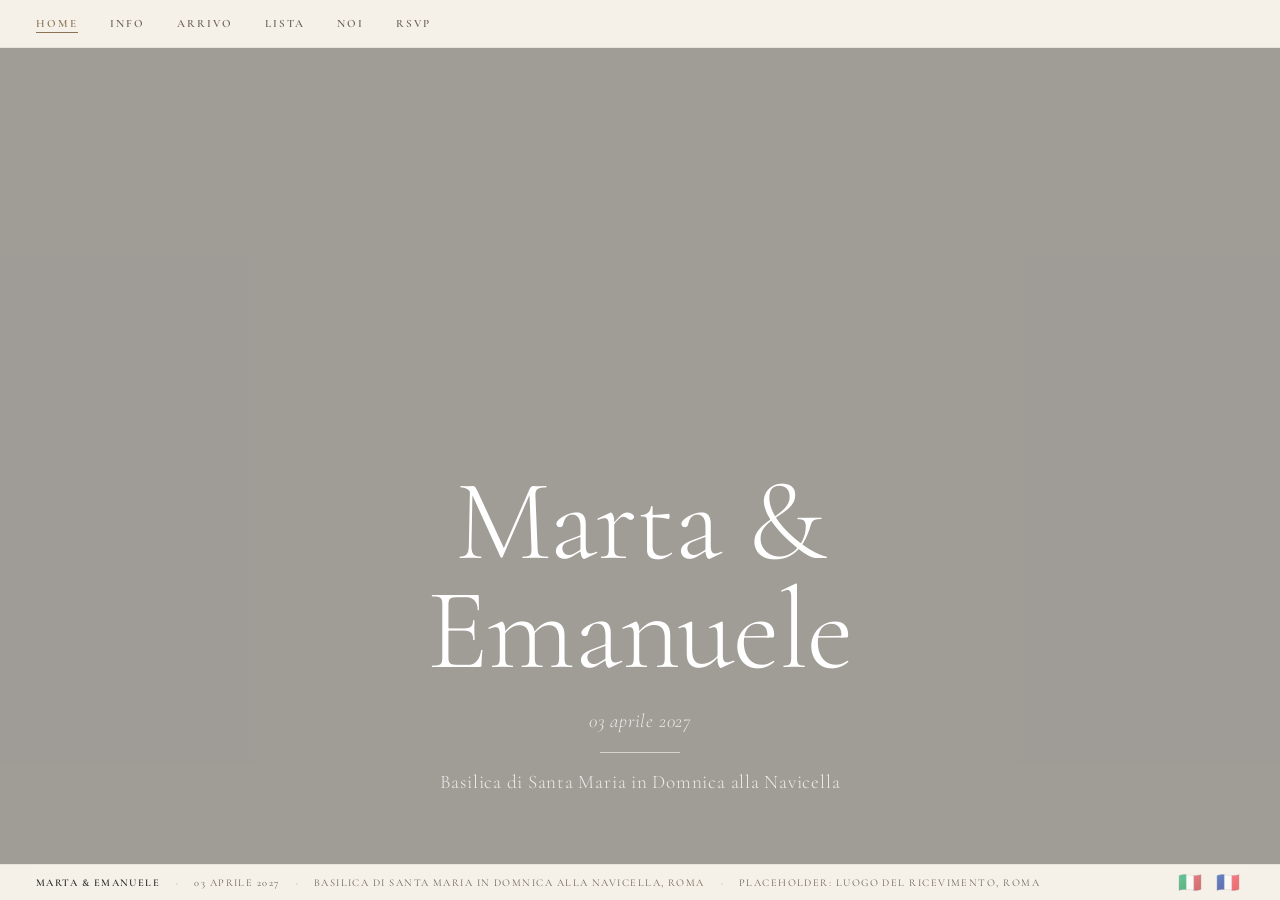
==== index.html @ 1b2655b0 "final 1st version" ====
<!DOCTYPE html>
<html lang="it">
<head>
  <meta charset="UTF-8" />
  <meta name="viewport" content="width=device-width, initial-scale=1.0"/>
  <title>Marta & Emanuele</title>
  <link rel="stylesheet" href="styles.css"/>
  <link href="https://fonts.googleapis.com/css2?family=Cormorant+Garamond:ital,wght@0,300;0,400;0,600;1,300;1,400&display=swap" rel="stylesheet">
</head>
<body>

<header>
    <nav class="nav-menu">
      <a class="nav-link active" onclick="showSection('home')"  id="nav-home"></a>
      <a class="nav-link"        onclick="showSection('info')"  id="nav-info"></a>
      <a class="nav-link"        onclick="showSection('stay')"  id="nav-stay"></a>
      <a class="nav-link"        onclick="showSection('gifts')" id="nav-gifts"></a>
      <a class="nav-link"        onclick="showSection('about')" id="nav-about"></a>
      <a class="nav-link"        onclick="showSection('rsvp')"  id="nav-rsvp"></a>
    </nav>
</header>

<main>

    <!-- 1 · HERO -->
    <section id="home">
      <div class="hero-bg"></div>
      <div class="section-inner section-center">
        <h1>Marta & Emanuele</h1>
        <p id="subtitle" class="subtitle"></p>
      </div>
    </section>

    <!-- 2 · INFO -->
    <section id="info">
      <div class="section-inner">
        <h2 id="infoTitle"></h2>
        <dl class="info-list">
          <div class="info-row">
            <dt id="churchLabel" class="eyebrow"></dt>
            <dd id="churchInfo"></dd>
            <dd id="churchTime"></dd>
            <dd><a id="churchMap" class="map-link" href="#" target="_blank" rel="noopener"></a></dd>
            <dd class="access-note" id="accessNote"></dd>
          </div>
          <div class="info-row">
            <dt id="venueLabel" class="eyebrow"></dt>
            <dd id="venueInfo"></dd>
            <dd><a id="venueMap" class="map-link" href="#" target="_blank" rel="noopener"></a></dd>
          </div>
        </dl>
      </div>
    </section>

    <!-- 3 · STAY -->
    <section id="stay">
      <div class="section-inner stay-inner section-center">
        <h2 id="howToGet" class="stay-heading"></h2>
        <div id="travelRoutes" class="travel-routes"></div>
        <a id="trenordLink" class="trenord-link" href="https://www.trenord.it/" target="_blank" rel="noopener"></a>

        <h2 id="stayTitle" class="stay-heading"></h2>
        <div id="hotelGrid" class="stay-grid"></div>
      </div>
    </section>

    <!-- 4 · GIFTS -->
    <section id="gifts">
      <div class="section-inner">
        <h2 id="giftsTitle"></h2>
        <p id="giftIntro" class="gift-intro"></p>
        <div class="gift-iban">
          <div class="gift-iban-card">
            <div class="gift-iban-title">Marta & Emanuele</div>
            <div class="gift-iban-value">IT00 0000 0000 0000 0000 0000 000</div>
            <div class="gift-iban-bic">BIC : PLACEHOLDERXXX</div>
          </div>
        </div>
        <div class="gift-carousel-wrap">
          <button class="carousel-arrow carousel-arrow--prev" id="giftPrev" aria-label="Previous">&#8249;</button>
          <button class="carousel-arrow carousel-arrow--next" id="giftNext" aria-label="Next">&#8250;</button>
          <div id="giftList" class="gift-carousel"></div>
          <div class="gift-carousel-overlay">
            <span class="swipe-hint" id="swipeHint">&#8592;&ensp;swipe&ensp;&#8594;</span>
            <div class="gift-carousel-dots" id="giftDots"></div>
          </div>
        </div>
      </div>
    </section>

    <!-- 5 · ABOUT -->
    <section id="about">
      <div class="section-inner section-center">
        <h2 id="aboutTitle" class="title-nous"></h2>
        <p id="aboutSub" class="eyebrow-alt"></p>
        <div class="timeline-wrapper">

          <button id="timelinePrev" class="timeline-arrow">
            ←
          </button>

          <div class="love-timeline">

            <div class="timeline-item">
              <div class="timeline-year">2020</div>
              <div class="timeline-photo">
                <img src="assets/images/placeholder-timeline-2020.svg" alt="Placeholder foto 2020 — Prima foto insieme">
                <div class="timeline-song">
                  <span class="song-placeholder">🎵 Placeholder: Canzone del 2020 — "la nostra canzone"</span>
                </div>
                <div class="timeline-caption">
                  Prima foto insieme
                </div>
              </div>
            </div>

            <div class="timeline-item">
              <div class="timeline-year">2021</div>
              <div class="timeline-photo">
                <img src="assets/images/placeholder-timeline-2021-1.svg" alt="Placeholder foto 2021 — Weekend in montagna">
                <div class="timeline-song">
                  <span class="song-placeholder">🎵 Placeholder: Canzone del 2021</span>
                </div>
                <div class="timeline-caption">
                  Weekend in montagna
                </div>
              </div>
            </div>

            <div class="timeline-item">
              <div class="timeline-year">2021</div>
              <div class="timeline-photo">
                <img src="assets/images/placeholder-timeline-2021-2.svg" alt="Placeholder foto 2021 — Ricordi">
                <div class="timeline-song">
                  <span class="song-placeholder">🎵 Placeholder: Canzone del 2021</span>
                </div>
                <div class="timeline-caption">
                  Ricordi
                </div>
              </div>
            </div>

            <div class="timeline-item">
              <div class="timeline-year">2022</div>
              <div class="timeline-photo">
                <img src="assets/images/placeholder-timeline-2022.svg" alt="Placeholder foto 2022 — Viaggio insieme">
                <div class="timeline-song">
                  <span class="song-placeholder">🎵 Placeholder: Canzone del 2022</span>
                </div>
                <div class="timeline-caption">
                  Viaggio insieme
                </div>
              </div>
            </div>

            <div class="timeline-item">
              <div class="timeline-year">2023</div>
              <div class="timeline-photo">
                <img src="assets/images/placeholder-timeline-2023.svg" alt="Placeholder foto 2023 — Nuove avventure">
                <div class="timeline-song">
                  <span class="song-placeholder">🎵 Placeholder: Canzone del 2023</span>
                </div>
                <div class="timeline-caption">
                  Nuove avventure
                </div>
              </div>
            </div>

            <div class="timeline-item">
              <div class="timeline-year">2024</div>
              <div class="timeline-photo">
                <img src="assets/images/placeholder-timeline-2024.svg" alt="Placeholder foto 2024 — Momenti speciali">
                <div class="timeline-song">
                  <span class="song-placeholder">🎵 Placeholder: Canzone del 2024</span>
                </div>
                <div class="timeline-caption">
                  Momenti speciali
                </div>
              </div>
            </div>

            <div class="timeline-item">
              <div class="timeline-year">2025</div>
              <div class="timeline-photo">
                <img src="assets/images/placeholder-timeline-2025.svg" alt="Placeholder foto 2025 — Un passo avanti">
                <div class="timeline-song">
                  <span class="song-placeholder">🎵 Placeholder: Canzone del 2025</span>
                </div>
                <div class="timeline-caption">
                  Un passo avanti
                </div>
              </div>
            </div>

            <div class="timeline-item">
              <div class="timeline-year">2026</div>
              <div class="timeline-photo">
                <img src="assets/images/placeholder-timeline-2026.svg" alt="Placeholder foto 2026 — I preparativi">
                <div class="timeline-song">
                  <span class="song-placeholder">🎵 Placeholder: Canzone del 2026</span>
                </div>
                <div class="timeline-caption">
                  I preparativi
                </div>
              </div>
            </div>

            <div class="timeline-item">
              <div class="timeline-year">2027</div>
              <div class="timeline-photo">
                <img src="assets/images/placeholder-timeline-2027.svg" alt="Placeholder foto 2027 — Il grande giorno">
                <div class="timeline-song">
                  <span class="song-placeholder">🎵 Placeholder: Canzone del 2027</span>
                </div>
                <div class="timeline-caption">
                  Il grande giorno!
                </div>
              </div>
            </div>

          </div>

          <button id="timelineNext" class="timeline-arrow">
            →
          </button>

        </div>

        <p id="aboutText" class="body-lg"></p>
      </div>
    </section>

    <!-- 6 · RSVP -->
    <section id="rsvp">
      <div class="section-inner section-center">
        <p id="rsvpEyebrow" class="eyebrow"></p>
        <h2 id="rsvpTitle"></h2>
        <p id="rsvpSub" class="body-lg"></p>
        <a id="rsvpLink" href="#" target="_blank" class="btn"></a>
      </div>
    </section>

  </main>

  <footer>
    <span class="footer-names">Marta & Emanuele</span>
    <span class="footer-divider">·</span>
    <span id="footerDate"></span>
    <span class="footer-divider">·</span>
    <span id="footerChurch"></span>
    <span class="footer-divider">·</span>
    <span id="footerVenue"></span>
    <div class="lang">
      <button onclick="setLang('it')" aria-label="Italiano">🇮🇹</button>
      <button onclick="setLang('fr')" aria-label="Français">🇫🇷</button>
    </div>
  </footer>

  <script src="data.js"></script>
  <script src="app.js"></script>
</body>
</html>
---- styles.css ----
/* ─────────────────────────────────────────
   TOKENS
───────────────────────────────────────── */
:root {
  --cream:    #f5f0e8;
  --white:    #ffffff;
  --ink:      #2b2b2b;
  --ink-lt:   #6b6152;
  --gold:     #8b7355;
  --soft:     #ede8df;

  --h1:  clamp(3.8rem, 9vw, 8.5rem);
  --h2:  clamp(2rem,   4.5vw, 3.2rem);
  --h3:  clamp(1.1rem, 2vw,   1.45rem);
  --p:   clamp(0.95rem, 1.4vw, 1.15rem);

  --font:     'Cormorant Garamond', serif;
  --header-h: 48px;
  --footer-h: 36px;
}

/* ─────────────────────────────────────────
   RESET
───────────────────────────────────────── */
*, *::before, *::after { box-sizing: border-box; margin: 0; padding: 0; }
html { font-size: 16px; }
body {
  font-family: var(--font);
  background: var(--cream);
  color: var(--ink);
  overflow: hidden;
}

/* ─────────────────────────────────────────
   TYPOGRAPHY  — hierarchy without cards
───────────────────────────────────────── */

/* Display — hero name */
h1 {
  font-size: var(--h1);
  font-weight: 300;
  letter-spacing: -0.01em;   /* tight, almost touching */
  line-height: 0.95;
  color: var(--ink);
}

/* Section title */
h2 {
  font-size: var(--h2);
  font-weight: 400;
  letter-spacing: 0em;
  line-height: 1.1;
  margin-bottom: 2.5rem;
  color: var(--ink);
}
h2.title-nous {
  font-size: var(--h2);
  font-weight: 400;
  letter-spacing: 0em;
  line-height: 0.5;
  margin-bottom: 0.8rem;
  color: var(--ink);
}

/* Sub-heading (gift names etc.) */
h3 {
  font-size: var(--h3);
  font-weight: 600;
  letter-spacing: 0.01em;
  color: var(--ink);
}

/* Body */
p, dd, li {
  font-size: var(--p);
  font-weight: 300;
  line-height: 1.75;
  color: var(--ink-lt);
}

/* Bigger body variant */
.body-lg {
  font-size: clamp(1.1rem, 1.8vw, 1.4rem);
  font-weight: 300;
  line-height: 1.8;
  color: var(--ink-lt);
  max-width: 52ch;
  margin: 0 auto;
}

/* Eyebrow label — small caps feel */
.eyebrow {
  font-size: 0.9rem;
  font-weight: 600;
  letter-spacing: 0.22em;
  text-transform: uppercase;
  color: var(--gold);
  margin-bottom: 0.5rem;
}
.eyebrow-alt {
  font-size: 0.7rem;
  font-weight: 500;
  letter-spacing: 0.20em;
  color: var(--gold);
  margin-bottom: 0.3rem;
}

a { color: inherit; text-decoration: none; }

/* ─────────────────────────────────────────
   HEADER  — compact
───────────────────────────────────────── */
header {
  position: fixed;
  top: 0; left: 0; right: 0;
  height: var(--header-h);
  padding: 0 36px;
  background: rgba(245,240,232,0.88);
  backdrop-filter: blur(14px);
  -webkit-backdrop-filter: blur(14px);
  display: flex;
  align-items: center;
  justify-content: space-between;
  z-index: 100;
  border-bottom: 1px solid rgba(139,115,85,0.1);
}

.nav-menu { display: flex; gap: 32px; }

.nav-link {
  font-family: var(--font);
  font-size: 0.7rem;
  font-weight: 600;
  letter-spacing: 0.18em;
  text-transform: uppercase;
  color: var(--ink-lt);
  cursor: pointer;
  padding: 2px 0;
  border-bottom: 1px solid transparent;
  transition: color 0.2s, border-color 0.2s;
}

.nav-link:hover,
.nav-link.active {
  color: var(--gold);
  border-bottom-color: var(--gold);
}

.lang {
  display: flex;
  gap: 6px;
  margin-left: auto;
}

.lang button {
  background: transparent;
  border: none;
  cursor: pointer;
  font-size: 1.2rem;
  line-height: 1;
  padding: 2px 4px;
  border-radius: 4px;
  opacity: 0.6;
  transition: opacity 0.2s, transform 0.15s;
}

.lang button:hover {
  opacity: 1;
  transform: scale(1.15);
}

/* ─────────────────────────────────────────
   HORIZONTAL SNAP SCROLL — pages sweep right
───────────────────────────────────────── */
main {
  height: calc(100vh - var(--footer-h));
  overflow-x: scroll;
  overflow-y: hidden;
  scroll-snap-type: x mandatory;
  scroll-behavior: smooth;
  padding-top: var(--header-h);
  scroll-padding-top: var(--header-h);
  display: flex;
  flex-direction: row;
  scrollbar-width: none;
  -ms-overflow-style: none;
}

main::-webkit-scrollbar { display: none; }

section {
  width: 100vw;
  height: calc(100vh - var(--header-h) - var(--footer-h));
  scroll-snap-align: start;
  flex: 0 0 100vw;
  display: flex;
  align-items: center;
  justify-content: center;
  overflow: hidden;
}

section:nth-child(odd)  { background: var(--cream); }
section:nth-child(even) { background: var(--white); }

.section-inner {
  width: 100%;
  max-width: 860px;
  padding: 0 48px;
}

.section-center {
  text-align: center;
  display: flex;
  flex-direction: column;
  align-items: center;
}

/* ─────────────────────────────────────────
   HERO
───────────────────────────────────────── */
#home {
  position: relative;
  align-items: flex-end;        /* push content to the bottom */
}

.hero-bg {
  position: absolute;
  inset: 0;
  background: url('./assets/images/placeholder-hero.svg') center 20% / cover no-repeat;
  z-index: 0;
}

.hero-bg::after {
  content: '';
  position: absolute;
  inset: 0;
  background: rgba(0, 0, 0, 0.35);
}

#home .section-inner {
  position: relative;
  z-index: 1;
  padding-bottom: 4rem;
}

#home h1 { color: #fff; }

/* Subtitle — date, thin line, place */
.subtitle {
  font-size: clamp(1.2rem, 1.6vw, 1.2rem);
  font-style: italic;
  font-weight: 300;
  letter-spacing: 0.04em;
  color: rgba(255, 255, 255, 0.8);
  margin-top: 1.2rem;
  display: flex;
  flex-direction: column;
  align-items: center;
  gap: 0.85rem;
}

.subtitle-date { font-style: italic; }

.subtitle-line {
  display: block;
  width: 80px;
  height: 1px;
  background: rgba(255, 255, 255, 0.55);
}

.subtitle-place { font-style: normal; }

.divider {
  width: 40px;
  height: 1px;
  background: var(--gold);
  margin: 2.2rem auto;
  opacity: 0.6;
}

/* ── Swipe arrow — right side, middle, appears while swiping ── */
.swipe-arrow {
  position: absolute;
  right: 12px;
  top: 50%;
  transform: translateY(-50%);
  z-index: 60;
  font-size: 2rem;
  font-weight: 300;
  line-height: 1;
  color: rgba(139, 115, 85, 0.45);
  pointer-events: none;
  opacity: 0;
  transition: opacity 0.3s ease;
}

main.swiping .swipe-arrow {
  opacity: 1;
}

/* ─────────────────────────────────────────
   RSVP
───────────────────────────────────────── */
#rsvp h2 { margin-bottom: 1rem; }

.btn {
  display: inline-block;
  font-family: var(--font);
  font-size: 0.75rem;
  font-weight: 600;
  letter-spacing: 0.2em;
  text-transform: uppercase;
  color: var(--ink);
  border-bottom: 1px solid var(--ink);
  padding-bottom: 2px;
  margin-top: 2.5rem;
  transition: color 0.2s, border-color 0.2s;
}

.btn:hover {
  color: var(--gold);
  border-color: var(--gold);
}

/* ─────────────────────────────────────────
   INFO  — pure type list
───────────────────────────────────────── */
#info h2 { margin-bottom: 1rem; }

.info-list {
  display: flex;
  flex-direction: column;
  gap: 1rem;
}

.info-row { display: flex; flex-direction: column; gap: 0.3rem; }

.info-row dd {
  font-size: clamp(1.2rem, 2.5vw, 1.8rem);
  font-weight: 300;
  letter-spacing: 0.01em;
  color: var(--ink);
  margin: 0;
}

.map-link {
  display: inline-block;
  font-size: 0.68rem;
  font-weight: 600;
  letter-spacing: 0.16em;
  text-transform: uppercase;
  color: var(--gold);
  border-bottom: 1px solid var(--gold);
  padding-bottom: 1px;
  margin-top: 0.2rem;
  transition: opacity 0.2s;
}

.map-link:hover { opacity: 0.65; }

/* ── Church access note ── */
.access-note {
  display: flex;
  flex-direction: column;
  gap: 0.55rem;
  margin-top: 0.8rem;
  padding: 1rem 1.1rem;
  border-left: 2px solid rgba(139,115,85,0.3);
  font-size: clamp(0.9rem, 1.5vw, 1.2rem) !important;
  color: var(--ink-lt) !important;
}

.access-line {
  display: block;
  font-weight: 300;
  line-height: 1.6;
}

/* ─────────────────────────────────────────
   STAY  — travel routes + hotels grid
───────────────────────────────────────── */
#stay {
  display: block;
  overflow-y: auto;
  overflow-x: hidden;
  width: 100vw;
  height: calc(100vh - var(--header-h) - var(--footer-h));
  scroll-snap-align: start;
  flex: 0 0 100vw;
}

.stay-inner {
  max-width: 860px;
  margin: 0 auto;
  padding: 2rem 48px 2.5rem;
}

/* ensure the heading is never hidden behind the fixed header */
#stay .stay-heading:first-child {
  padding-top: 0.5rem;
}

/* shared heading for both stay subsections */
.stay-heading {
  font-size: var(--h3);
  font-weight: 600;
  letter-spacing: 0.08em;
  text-transform: uppercase;
  color: var(--ink);
  margin-bottom: 0;
  margin-top: 2.5rem;
}

.stay-heading:first-child { margin-top: 0; }

/* ── Travel routes ── */
.travel-routes {
  display: flex;
  flex-direction: column;
  gap: 1.8rem;
  margin-top: 0.8rem;
  width: 100%;
}

.travel-block {
  display: flex;
  flex-direction: column;
  gap: 0.6rem;
}

.travel-block__from {
  font-size: clamp(1rem, 1.6vw, 1.25rem);
  font-weight: 400;
  color: var(--ink);
  letter-spacing: 0;
  margin-bottom: 0.3rem;
  text-transform: none;
}

.travel-row {
  display: flex;
  align-items: baseline;
  gap: 0.75rem;
  padding: 0.55rem 0;
  border-bottom: 1px solid rgba(139,115,85,0.12);
}

.travel-row:first-of-type { border-top: 1px solid rgba(139,115,85,0.12); }

.travel-row__icon {
  font-size: 1rem;
  flex-shrink: 0;
  width: 1.4rem;
}

.travel-row__desc {
  font-size: var(--p);
  font-weight: 300;
  color: var(--ink);
  flex: 1;
  line-height: 1.5;
}

.travel-row__duration {
  font-size: 0.68rem;
  font-weight: 600;
  letter-spacing: 0.14em;
  text-transform: uppercase;
  color: var(--gold);
  white-space: nowrap;
  flex-shrink: 0;
}

.trenord-link {
  display: inline-block;
  margin-top: 0.6rem;
  margin-bottom: 0.2rem;
  font-size: 0.72rem;
  font-weight: 600;
  letter-spacing: 0.16em;
  text-transform: uppercase;
  color: var(--gold);
  border-bottom: 1px solid var(--gold);
  padding-bottom: 2px;
  transition: opacity 0.2s;
}

.trenord-link:hover { opacity: 0.65; }

/* ── HotelCard component ── */
.stay-grid {
  display: grid;
  grid-template-columns: repeat(auto-fill, minmax(180px, 1fr));
  gap: 0.75rem;
  margin-top: 0.8rem;
}

.hotel-card {
  background: var(--cream);
  display: flex;
  flex-direction: column;
  gap: 0.2rem;
  padding: 0.9rem 1rem 0.85rem;
  transition: background 0.18s;
}

.hotel-card:hover { background: var(--soft); }

.hotel-card__name {
  font-size: clamp(0.82rem, 1.1vw, 0.95rem);
  font-weight: 400;
  color: var(--ink);
  line-height: 1.2;
}

.hotel-card__location {
  font-size: 0.65rem;
  font-weight: 300;
  color: var(--ink-lt);
  line-height: 1.4;
}

.hotel-card__price {
  font-size: 0.62rem;
  font-weight: 600;
  letter-spacing: 0.12em;
  text-transform: uppercase;
  color: var(--gold);
  margin-top: 0.25rem;
}

.hotel-card__links {
  display: flex;
  gap: 0.75rem;
  margin-top: 0.4rem;
}

.hotel-card__link {
  font-size: 0.6rem;
  font-weight: 600;
  letter-spacing: 0.12em;
  text-transform: uppercase;
  color: var(--ink-lt);
  border-bottom: 1px solid currentColor;
  padding-bottom: 1px;
  transition: color 0.2s;
}

.hotel-card__link:hover { color: var(--gold); }

/* ─────────────────────────────────────────
   GIFTS  — horizontal swipe carousel
───────────────────────────────────────── */
#gifts,
#about {
  flex-direction: column;
  align-items: center;
  justify-content: flex-start;
  overflow-y: auto;
  overflow-x: hidden;
  padding-top: 1.8rem;
  padding-bottom: 2rem;
}

#gifts .section-inner {
  width: 100%;
  display: flex;
  flex-direction: column;
  align-items: center;
}

#gifts h2 {
  text-align: center;
  margin-bottom: 0;              /* carousel-wrap provides the gap */
}

.gift-intro {
  max-width: 52ch;
  margin: 0 auto;
  text-align: center;
  margin-top: 1rem;
}

.gift-carousel-wrap {
  display: flex;
  flex-direction: column;
  gap: 0.75rem;
  margin-top: 1.2rem;
  width: 100%;
  position: relative;
}

.gift-carousel {
  display: flex;
  overflow-x: scroll;
  scroll-snap-type: x mandatory;
  scrollbar-width: none;
  -ms-overflow-style: none;
  gap: 0;
  width: 100%;
  border: 1px solid rgba(139,115,85,0.15);
}

.gift-carousel::-webkit-scrollbar { display: none; }

/* ── Each slide: top card + bottom photo ── */
.gift-slide {
  flex: 0 0 100%;
  scroll-snap-align: start;
  display: grid;
  grid-template-rows: auto 420px;
  max-width: 760px;
  margin: 0 auto;
  min-height: auto;
}

/* ── Card part (top half) ── */
.gift-slide__card {
  background: var(--cream);
  display: flex;
  flex-direction: row;
  align-items: center;
  justify-content: center;
  gap: 0.7rem;
  padding: 0.3rem 0.6rem;
  border-bottom: 1px solid rgba(139,115,85,0.15);
}

.gift-card__icon { font-size: 1.6rem; flex-shrink: 0; }

.gift-card__name {
  font-size: clamp(0.95rem, 1.4vw, 1.15rem);
  font-weight: 300;
  color: var(--ink);
  flex: 1;
  line-height: 1.3;
}

.gift-card__price {
  font-size: 0.9rem;
  font-weight: 600;
  letter-spacing: 0.16em;
  text-transform: uppercase;
  color: var(--gold);
  white-space: nowrap;
  flex-shrink: 0;
}

/* ── Photo part (bottom half) ── */
.gift-slide__photo {
  background-size: cover;
  background-position: center;
  width: 100%;
  position: relative;
}

/* ── Dots + hint sit below the photo ── */
.gift-carousel-overlay {
  display: flex;
  flex-direction: column;
  align-items: center;
  gap: 0.55rem;
  padding: 0.6rem 1rem 0;
  pointer-events: none;
}

@keyframes swipe-nudge {
  0%   { transform: translateX(0);    opacity: 0.7; }
  40%  { transform: translateX(10px); opacity: 1;   }
  60%  { transform: translateX(-6px); opacity: 1;   }
  100% { transform: translateX(0);    opacity: 0.7; }
}

.swipe-hint {
  font-size: 0.75rem;
  font-weight: 600;
  letter-spacing: 0.28em;
  text-transform: uppercase;
  color: var(--gold, #8b7355);
  text-shadow: none;
  animation: swipe-nudge 1.6s ease-in-out infinite;
  transition: opacity 0.5s;
  white-space: nowrap;
  pointer-events: none;
}

.swipe-hint.hidden {
  opacity: 0;
  pointer-events: none;
  animation: none;
}

/* ── Dot indicators ── */
.gift-carousel-dots {
  display: flex;
  justify-content: center;
  gap: 6px;
  pointer-events: all;       /* dots must still be clickable */
}

.gift-dot {
  width: 9px;
  height: 9px;
  border-radius: 50%;
  background: rgba(139,115,85,0.25);
  border: 1.5px solid var(--gold, #8b7355);
  cursor: pointer;
  padding: 0;
  transition: background 0.2s, transform 0.2s;
}

.gift-dot.active {
  background: var(--gold, #8b7355);
  transform: scale(1.35);
  border-color: var(--gold, #8b7355);
}

/* ── Carousel arrows ── */
.carousel-arrow {
  position: absolute;
  top: 50%;
  transform: translateY(-50%);
  z-index: 20;

  width: 48px;
  height: 48px;

  border: none;
  border-radius: 50%;

  background: rgb(255 255 255 / 32%);
  cursor: pointer;

  font-size: 28px;
  line-height: 1;

  transition: opacity 0.3s;
}

.gift-carousel-wrap.arrows-hidden .carousel-arrow {
  opacity: 0;
  pointer-events: none;
}

.carousel-arrow--prev {
  left: 12px;
}

.carousel-arrow--next {
  right: 12px;
}

.carousel-arrow:hover {
  transform: translateY(-50%) scale(1.08);
}

/* ── IBAN card ── */
.gift-iban {
  display: flex;
  justify-content: center;
  gap: 16px;
  margin: 16px auto 26px;
  flex-wrap: wrap;
}

.gift-iban-card {
  background: var(--cream);
  border: 1px solid rgba(139,115,85,0.12);
  padding: 6px 12px;
  border-radius: 14px;
  min-width: 230px;
  text-align: center;
}

.gift-iban-title {
  font-size: 0.8rem;
  letter-spacing: 0.12em;
  text-transform: uppercase;
  color: var(--gold);
  font-weight: 600;
  margin-bottom: 12px;
}

.gift-iban-value {
  font-size: 1rem;
  font-weight: 300;
  color: var(--ink);
  letter-spacing: 0.02em;
  margin-bottom: 6px;
  font-family: 'Courier New', monospace;
  word-break: break-word;
}

.gift-iban-bic {
  font-size: 0.75rem;
  font-weight: 300;
  color: var(--ink-lt);
  letter-spacing: 0.06em;
  text-transform: uppercase;
  font-family: 'Courier New', monospace;
}

/* ─────────────────────────────────────────
   ABOUT / TIMELINE
───────────────────────────────────────── */
.timeline-wrapper {
  position: relative;
  width: 100%;
  overflow: visible;
  display: flex;
  align-items: center;
  margin-top: 1rem;
}

.love-timeline {
  position: relative;
  display: flex;
  gap: 40px;
  overflow-x: auto;
  overflow-y: hidden;
  scroll-behavior: smooth;
  padding: 20px 80px;
  -webkit-overflow-scrolling: touch;
  touch-action: pan-x;
  scrollbar-width: none;
  width: 100%;
}

.love-timeline::-webkit-scrollbar {
  display: none;
}

.timeline-item {
  flex: 0 0 360px;
  position: relative;
  z-index: 1;
}

.timeline-year {
  font-size: 1.2rem;
  font-weight: 700;
  margin-bottom: 12px;
  color: var(--gold);
  letter-spacing: 0.05em;
}

.timeline-photo {
  position: relative;
  overflow: hidden;
  border-radius: 18px;
}

.timeline-photo img {
  width: 100%;
  height: 480px;
  object-fit: cover;
  display: block;
  border-radius: 20px;
  transition: transform 0.3s ease;
}

.timeline-photo:hover img {
  transform: scale(1.05);
}

.timeline-caption {
  position: absolute;
  bottom: 0;
  left: 0;
  right: 0;
  background: rgba(0,0,0,0.75);
  color: white;
  padding: 12px;
  opacity: 0;
  transition: opacity 0.2s ease;
  z-index: 1;
  font-size: 0.85rem;
  letter-spacing: 0.04em;
}

.timeline-photo:hover .timeline-caption {
  opacity: 1;
}

.timeline-photo:hover .timeline-song {
  opacity: 1;
}

.timeline-song {
  position: absolute;
  top: 0;
  left: 0;
  right: 0;
  background: rgba(0, 0, 0, 0.75);
  color: white;
  padding: 12px;
  opacity: 0;
  transition: opacity 0.2s ease;
  z-index: 2;
  display: flex;
  align-items: center;
  justify-content: center;
  min-height: fit-content;
}

.song-placeholder {
  font-family: var(--font);
  font-size: 0.8rem;
  font-weight: 300;
  letter-spacing: 0.05em;
  text-align: center;
  padding: 0.4rem 0.2rem;
  line-height: 1.4;
}

.timeline-arrow {
  position: absolute;
  top: 50%;
  transform: translateY(-50%);
  z-index: 20;
  width: 50px;
  height: 50px;
  border: none;
  border-radius: 50%;
  cursor: pointer;
  background: rgb(255 255 255 / 32%);
  font-size: 28px;
  color: var(--gold);
  transition: transform 0.2s, opacity 0.3s;
}

.timeline-arrow:hover {
  transform: translateY(-50%) scale(1.08);
}

#timelinePrev {
  left: -10px;
}

#timelineNext {
  right: -10px;
}

/* ─────────────────────────────────────────
   FOOTER
───────────────────────────────────────── */
footer {
  position: fixed;
  bottom: 0; left: 0; right: 0;
  height: var(--footer-h);
  padding: 0 36px;
  background: rgba(245,240,232,0.92);
  backdrop-filter: blur(12px);
  -webkit-backdrop-filter: blur(12px);
  border-top: 1px solid rgba(139,115,85,0.1);
  display: flex;
  align-items: center;
  justify-content: center;
  gap: 1rem;
  z-index: 100;
}

footer span {
  font-size: 0.65rem;
  letter-spacing: 0.14em;
  text-transform: uppercase;
  color: var(--ink-lt);
  white-space: nowrap;
}

.footer-names {
  font-weight: 600 !important;
  color: var(--ink) !important;
}

.footer-divider {
  color: var(--gold) !important;
  letter-spacing: 0 !important;
}

/* ─────────────────────────────────────────
   RESPONSIVE
───────────────────────────────────────── */
@media (max-width: 768px) {
  header { padding: 0 20px; }
  .nav-menu { gap: 20px; }
  .section-inner { padding: 0 24px; }
  .gift-slide__card { padding: 0.3rem 0.6rem; gap: 0.7rem; }
  .gift-slide {
    grid-template-rows: 100px 260px;
  }
  .gift-slide__photo {
    background-size: contain;
    background-repeat: no-repeat;
  }
  .timeline-item { flex: 0 0 280px; }
  .timeline-photo img { height: 380px; }
  footer { padding: 0 16px; gap: 0.6rem; }
  .footer-divider { display: none; }
  footer span:not(.footer-names):not(:first-child) { display: none; }
  .footer-names { display: block !important; }
}
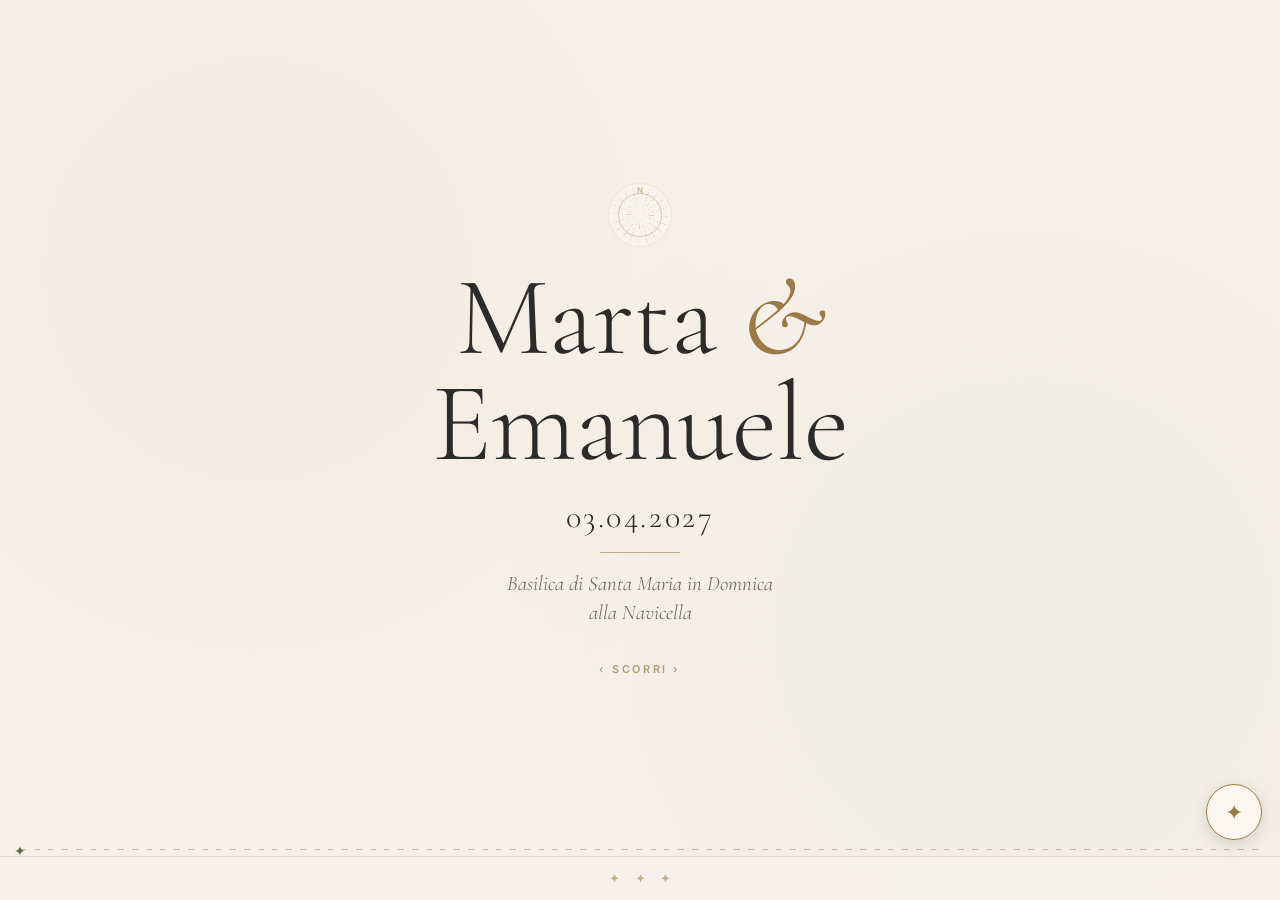
==== commit 6a0e9792: "draft 2nd version" ====
--- a/index.html
+++ b/index.html
@@ -3,72 +3,111 @@
 <head>
   <meta charset="UTF-8" />
   <meta name="viewport" content="width=device-width, initial-scale=1.0"/>
-  <title>Marta & Emanuele</title>
+  <meta name="theme-color" content="#f7f1ea"/>
+  <title>Marta & Emanuele · 03.04.2027</title>
   <link rel="stylesheet" href="styles.css"/>
-  <link href="https://fonts.googleapis.com/css2?family=Cormorant+Garamond:ital,wght@0,300;0,400;0,600;1,300;1,400&display=swap" rel="stylesheet">
+  <link href="https://fonts.googleapis.com/css2?family=Cormorant+Garamond:ital,wght@0,300;0,400;0,600;1,300;1,400&family=Inter:wght@300;400;600&family=Caveat:wght@400;600&display=swap" rel="stylesheet">
 </head>
 <body>
 
-<header>
-    <nav class="nav-menu">
-      <a class="nav-link active" onclick="showSection('home')"  id="nav-home"></a>
-      <a class="nav-link"        onclick="showSection('info')"  id="nav-info"></a>
-      <a class="nav-link"        onclick="showSection('stay')"  id="nav-stay"></a>
-      <a class="nav-link"        onclick="showSection('gifts')" id="nav-gifts"></a>
-      <a class="nav-link"        onclick="showSection('about')" id="nav-about"></a>
-      <a class="nav-link"        onclick="showSection('rsvp')"  id="nav-rsvp"></a>
-    </nav>
-</header>
-
-<main>
+  <main id="road">
 
     <!-- 1 · HERO -->
-    <section id="home">
-      <div class="hero-bg"></div>
-      <div class="section-inner section-center">
-        <h1>Marta & Emanuele</h1>
-        <p id="subtitle" class="subtitle"></p>
+    <section class="waypoint waypoint--hero" id="way-home">
+      <div class="waypoint-inner center">
+        <div class="compass-stamp compass-stamp--large" aria-hidden="true">
+          <div class="compass-north">N</div>
+          <div class="compass-circle"></div>
+          <div class="compass-spoke"></div>
+        </div>
+        <h1>Marta <span class="amp">&</span> Emanuele</h1>
+        <p class="hero-date" id="heroDate"></p>
+        <div class="hero-divider" aria-hidden="true"></div>
+        <p class="hero-place" id="heroPlace"></p>
+        <p class="hero-swipe-hint" id="heroSwipeHint"></p>
       </div>
     </section>
 
-    <!-- 2 · INFO -->
-    <section id="info">
-      <div class="section-inner">
-        <h2 id="infoTitle"></h2>
-        <dl class="info-list">
-          <div class="info-row">
-            <dt id="churchLabel" class="eyebrow"></dt>
-            <dd id="churchInfo"></dd>
-            <dd id="churchTime"></dd>
-            <dd><a id="churchMap" class="map-link" href="#" target="_blank" rel="noopener"></a></dd>
-            <dd class="access-note" id="accessNote"></dd>
-          </div>
-          <div class="info-row">
-            <dt id="venueLabel" class="eyebrow"></dt>
-            <dd id="venueInfo"></dd>
-            <dd><a id="venueMap" class="map-link" href="#" target="_blank" rel="noopener"></a></dd>
-          </div>
-        </dl>
+    <!-- 2 · DOVE E QUANDO -->
+    <section class="waypoint" id="way-when">
+      <div class="waypoint-inner">
+        <div class="compass-stamp" aria-hidden="true"></div>
+        <p class="eyebrow" id="whenSub"></p>
+        <h2 id="whenTitle"></h2>
+        <div class="margin-notes">
+          <article class="margin-note">
+            <h3 id="churchLabel"></h3>
+            <p id="churchName" class="note-name"></p>
+            <p class="note-time" id="churchTime"></p>
+            <a href="#" id="churchMap" class="map-link" target="_blank" rel="noopener"></a>
+          </article>
+          <article class="margin-note">
+            <h3 id="venueLabel"></h3>
+            <p id="venueName" class="note-name"></p>
+            <a href="#" id="venueMap" class="map-link" target="_blank" rel="noopener"></a>
+          </article>
+        </div>
       </div>
     </section>
 
-    <!-- 3 · STAY -->
-    <section id="stay">
-      <div class="section-inner stay-inner section-center">
-        <h2 id="howToGet" class="stay-heading"></h2>
-        <div id="travelRoutes" class="travel-routes"></div>
-        <a id="trenordLink" class="trenord-link" href="https://www.trenord.it/" target="_blank" rel="noopener"></a>
+    <!-- 3 · RAGGIUNGERCI -->
+    <section class="waypoint" id="way-travel">
+      <div class="waypoint-inner">
+        <div class="compass-stamp" aria-hidden="true"></div>
+        <p class="eyebrow" id="travelSub"></p>
+        <h2 id="travelTitle"></h2>
 
-        <h2 id="stayTitle" class="stay-heading"></h2>
-        <div id="hotelGrid" class="stay-grid"></div>
+        <div class="accordion" id="travelAccordion">
+          <details class="accordion-item">
+            <summary id="fromFiumicino"></summary>
+            <div class="accordion-body travel-options">
+              <div class="travel-option"><span class="opt-icon">🚆</span><span id="optTrainDirect"></span><span class="opt-duration" id="duration32"></span></div>
+              <div class="travel-option"><span class="opt-icon">🚌</span><span id="optBusDirect"></span><span class="opt-duration" id="duration50"></span></div>
+            </div>
+          </details>
+          <details class="accordion-item">
+            <summary id="fromMilan"></summary>
+            <div class="accordion-body travel-options">
+              <div class="travel-option"><span class="opt-icon">🚆</span><span id="optTav"></span><span class="opt-duration" id="duration3h"></span></div>
+              <div class="travel-option"><span class="opt-icon">🚘</span><span id="optCar"></span><span class="opt-duration" id="duration6h"></span></div>
+            </div>
+          </details>
+        </div>
+
+        <a id="trenordLink" class="map-link" href="#" target="_blank" rel="noopener"></a>
+
+        <h3 class="hotels-heading" id="hotelsTitle"></h3>
+        <div class="hotel-grid" id="hotelGrid"></div>
       </div>
     </section>
 
-    <!-- 4 · GIFTS -->
-    <section id="gifts">
-      <div class="section-inner">
-        <h2 id="giftsTitle"></h2>
-        <p id="giftIntro" class="gift-intro"></p>
+    <!-- 4 · GLI SPOSI -->
+    <section class="waypoint" id="way-couple">
+      <div class="waypoint-inner">
+        <div class="compass-stamp" aria-hidden="true"></div>
+        <p class="eyebrow" id="coupleSub"></p>
+        <h2 id="coupleTitle"></h2>
+        <p class="body-text" id="coupleBody"></p>
+        <div class="polaroid-row">
+          <figure class="polaroid polaroid--tilt-l">
+            <img src="assets/images/placeholder-photo-meet.svg" alt="" id="couplePhoto1Alt" loading="lazy"/>
+            <figcaption class="polaroid-caption" id="couplePhoto1Caption"></figcaption>
+          </figure>
+          <figure class="polaroid polaroid--tilt-r">
+            <img src="assets/images/placeholder-photo-proposal.svg" alt="" id="couplePhoto2Alt" loading="lazy"/>
+            <figcaption class="polaroid-caption" id="couplePhoto2Caption"></figcaption>
+          </figure>
+        </div>
+      </div>
+    </section>
+
+    <!-- 5 · LISTA NOZZE -->
+    <section class="waypoint" id="way-gift">
+      <div class="waypoint-inner">
+        <div class="compass-stamp" aria-hidden="true"></div>
+        <h2 id="giftTitle"></h2>
+        <p class="body-text" id="giftIntro"></p>
+
         <div class="gift-iban">
           <div class="gift-iban-card">
             <div class="gift-iban-title">Marta & Emanuele</div>
@@ -76,185 +115,83 @@
             <div class="gift-iban-bic">BIC : PLACEHOLDERXXX</div>
           </div>
         </div>
+
         <div class="gift-carousel-wrap">
           <button class="carousel-arrow carousel-arrow--prev" id="giftPrev" aria-label="Previous">&#8249;</button>
           <button class="carousel-arrow carousel-arrow--next" id="giftNext" aria-label="Next">&#8250;</button>
           <div id="giftList" class="gift-carousel"></div>
           <div class="gift-carousel-overlay">
-            <span class="swipe-hint" id="swipeHint">&#8592;&ensp;swipe&ensp;&#8594;</span>
+            <span class="swipe-hint" id="swipeHint"></span>
             <div class="gift-carousel-dots" id="giftDots"></div>
           </div>
         </div>
       </div>
     </section>
 
-    <!-- 5 · ABOUT -->
-    <section id="about">
-      <div class="section-inner section-center">
-        <h2 id="aboutTitle" class="title-nous"></h2>
-        <p id="aboutSub" class="eyebrow-alt"></p>
-        <div class="timeline-wrapper">
-
-          <button id="timelinePrev" class="timeline-arrow">
-            ←
-          </button>
-
-          <div class="love-timeline">
-
-            <div class="timeline-item">
-              <div class="timeline-year">2020</div>
-              <div class="timeline-photo">
-                <img src="assets/images/placeholder-timeline-2020.svg" alt="Placeholder foto 2020 — Prima foto insieme">
-                <div class="timeline-song">
-                  <span class="song-placeholder">🎵 Placeholder: Canzone del 2020 — "la nostra canzone"</span>
-                </div>
-                <div class="timeline-caption">
-                  Prima foto insieme
-                </div>
-              </div>
-            </div>
-
-            <div class="timeline-item">
-              <div class="timeline-year">2021</div>
-              <div class="timeline-photo">
-                <img src="assets/images/placeholder-timeline-2021-1.svg" alt="Placeholder foto 2021 — Weekend in montagna">
-                <div class="timeline-song">
-                  <span class="song-placeholder">🎵 Placeholder: Canzone del 2021</span>
-                </div>
-                <div class="timeline-caption">
-                  Weekend in montagna
-                </div>
-              </div>
-            </div>
-
-            <div class="timeline-item">
-              <div class="timeline-year">2021</div>
-              <div class="timeline-photo">
-                <img src="assets/images/placeholder-timeline-2021-2.svg" alt="Placeholder foto 2021 — Ricordi">
-                <div class="timeline-song">
-                  <span class="song-placeholder">🎵 Placeholder: Canzone del 2021</span>
-                </div>
-                <div class="timeline-caption">
-                  Ricordi
-                </div>
-              </div>
-            </div>
-
-            <div class="timeline-item">
-              <div class="timeline-year">2022</div>
-              <div class="timeline-photo">
-                <img src="assets/images/placeholder-timeline-2022.svg" alt="Placeholder foto 2022 — Viaggio insieme">
-                <div class="timeline-song">
-                  <span class="song-placeholder">🎵 Placeholder: Canzone del 2022</span>
-                </div>
-                <div class="timeline-caption">
-                  Viaggio insieme
-                </div>
-              </div>
-            </div>
-
-            <div class="timeline-item">
-              <div class="timeline-year">2023</div>
-              <div class="timeline-photo">
-                <img src="assets/images/placeholder-timeline-2023.svg" alt="Placeholder foto 2023 — Nuove avventure">
-                <div class="timeline-song">
-                  <span class="song-placeholder">🎵 Placeholder: Canzone del 2023</span>
-                </div>
-                <div class="timeline-caption">
-                  Nuove avventure
-                </div>
-              </div>
-            </div>
-
-            <div class="timeline-item">
-              <div class="timeline-year">2024</div>
-              <div class="timeline-photo">
-                <img src="assets/images/placeholder-timeline-2024.svg" alt="Placeholder foto 2024 — Momenti speciali">
-                <div class="timeline-song">
-                  <span class="song-placeholder">🎵 Placeholder: Canzone del 2024</span>
-                </div>
-                <div class="timeline-caption">
-                  Momenti speciali
-                </div>
-              </div>
-            </div>
-
-            <div class="timeline-item">
-              <div class="timeline-year">2025</div>
-              <div class="timeline-photo">
-                <img src="assets/images/placeholder-timeline-2025.svg" alt="Placeholder foto 2025 — Un passo avanti">
-                <div class="timeline-song">
-                  <span class="song-placeholder">🎵 Placeholder: Canzone del 2025</span>
-                </div>
-                <div class="timeline-caption">
-                  Un passo avanti
-                </div>
-              </div>
-            </div>
-
-            <div class="timeline-item">
-              <div class="timeline-year">2026</div>
-              <div class="timeline-photo">
-                <img src="assets/images/placeholder-timeline-2026.svg" alt="Placeholder foto 2026 — I preparativi">
-                <div class="timeline-song">
-                  <span class="song-placeholder">🎵 Placeholder: Canzone del 2026</span>
-                </div>
-                <div class="timeline-caption">
-                  I preparativi
-                </div>
-              </div>
-            </div>
-
-            <div class="timeline-item">
-              <div class="timeline-year">2027</div>
-              <div class="timeline-photo">
-                <img src="assets/images/placeholder-timeline-2027.svg" alt="Placeholder foto 2027 — Il grande giorno">
-                <div class="timeline-song">
-                  <span class="song-placeholder">🎵 Placeholder: Canzone del 2027</span>
-                </div>
-                <div class="timeline-caption">
-                  Il grande giorno!
-                </div>
-              </div>
-            </div>
-
-          </div>
-
-          <button id="timelineNext" class="timeline-arrow">
-            →
-          </button>
-
-        </div>
-
-        <p id="aboutText" class="body-lg"></p>
+    <!-- 6 · RSVP -->
+    <section class="waypoint waypoint--gathering" id="way-rsvp">
+      <div class="waypoint-inner center">
+        <div class="compass-stamp" aria-hidden="true"></div>
+        <p class="eyebrow" id="rsvpSub"></p>
+        <h2 id="rsvpTitle"></h2>
+        <p class="body-text" id="rsvpBody"></p>
+        <a id="rsvpBtn" class="btn rsvp-btn" href="#" target="_blank" rel="noopener"></a>
       </div>
     </section>
 
-    <!-- 6 · RSVP -->
-    <section id="rsvp">
-      <div class="section-inner section-center">
-        <p id="rsvpEyebrow" class="eyebrow"></p>
-        <h2 id="rsvpTitle"></h2>
-        <p id="rsvpSub" class="body-lg"></p>
-        <a id="rsvpLink" href="#" target="_blank" class="btn"></a>
+    <!-- 7 · QUOTE -->
+    <section class="waypoint waypoint--quote" id="way-quote">
+      <div class="waypoint-inner center">
+        <p class="quote-text" id="quoteText"></p>
       </div>
     </section>
 
   </main>
 
-  <footer>
-    <span class="footer-names">Marta & Emanuele</span>
-    <span class="footer-divider">·</span>
-    <span id="footerDate"></span>
-    <span class="footer-divider">·</span>
-    <span id="footerChurch"></span>
-    <span class="footer-divider">·</span>
-    <span id="footerVenue"></span>
-    <div class="lang">
-      <button onclick="setLang('it')" aria-label="Italiano">🇮🇹</button>
-      <button onclick="setLang('fr')" aria-label="Français">🇫🇷</button>
+  <!-- Floating compass / waypoint button -->
+  <button class="compass-fab" id="compassFab" aria-label="Menu" aria-expanded="false">
+    <span class="fab-star" aria-hidden="true">✦</span>
+  </button>
+
+  <div class="waypoint-menu" id="waypointMenu" hidden>
+    <ul class="waypoint-list">
+      <li><button class="waypoint-link" data-target="way-home" id="navHome"></button></li>
+      <li><button class="waypoint-link" data-target="way-when" id="navWhen"></button></li>
+      <li><button class="waypoint-link" data-target="way-travel" id="navTravel"></button></li>
+      <li><button class="waypoint-link" data-target="way-couple" id="navCouple"></button></li>
+      <li><button class="waypoint-link" data-target="way-gift" id="navGift"></button></li>
+      <li><button class="waypoint-link" data-target="way-rsvp" id="navRsvp"></button></li>
+      <li><button class="waypoint-link" data-target="way-quote" id="navQuote"></button></li>
+    </ul>
+    <div class="lang-switch">
+      <span class="lang-label" id="langLabel"></span>
+      <button class="lang-btn" data-lang="it">ITA</button>
+      <button class="lang-btn" data-lang="fr">FR</button>
+      <button class="lang-btn" data-lang="en">ENG</button>
     </div>
+  </div>
+
+  <!-- Road progress line + traveler's pin -->
+  <div class="road-progress" aria-hidden="true">
+    <div class="road-line"></div>
+    <div class="road-pin">✦</div>
+  </div>
+
+  <!-- Swipe arrow (appears while swiping) -->
+  <div class="swipe-arrow" id="pageSwipeArrow" aria-hidden="true">›</div>
+
+  <!-- Footer — three central stars -->
+  <footer class="road-footer">
+    <span class="footer-star" aria-hidden="true">✦</span>
+    <span class="footer-star" aria-hidden="true">✦</span>
+    <span class="footer-star" aria-hidden="true">✦</span>
   </footer>
+
+  <!-- Lightbox for polaroids -->
+  <div class="lightbox" id="lightbox" hidden>
+    <img src="" alt="" id="lightboxImg"/>
+    <button class="lightbox-close" id="lightboxClose" aria-label="Close">×</button>
+  </div>
 
   <script src="data.js"></script>
   <script src="app.js"></script>
--- a/styles.css
+++ b/styles.css
@@ -1,214 +1,90 @@
 /* ─────────────────────────────────────────
-   TOKENS
+   "THE ROAD" — journey-map wedding website
+   Palette: cream #f7f1ea · ink #2b2b2b · gold #9c7a45 · olive #5a6b46
+   Fonts: Cormorant Garamond, Inter, Caveat
 ───────────────────────────────────────── */
 :root {
-  --cream:    #f5f0e8;
-  --white:    #ffffff;
+  --cream:    #f7f1ea;
+  --paper:    #fbf7f0;
   --ink:      #2b2b2b;
   --ink-lt:   #6b6152;
-  --gold:     #8b7355;
-  --soft:     #ede8df;
-
-  --h1:  clamp(3.8rem, 9vw, 8.5rem);
-  --h2:  clamp(2rem,   4.5vw, 3.2rem);
-  --h3:  clamp(1.1rem, 2vw,   1.45rem);
-  --p:   clamp(0.95rem, 1.4vw, 1.15rem);
-
-  --font:     'Cormorant Garamond', serif;
-  --header-h: 48px;
-  --footer-h: 36px;
-}
-
-/* ─────────────────────────────────────────
-   RESET
-───────────────────────────────────────── */
+  --gold:     #9c7a45;
+  --olive:    #5a6b46;
+  --soft:     #ede7db;
+  --line:     rgba(155, 122, 69, 0.2);
+
+  --h1: clamp(3.2rem, 10vw, 7rem);
+  --h2: clamp(1.6rem, 5vw, 2.6rem);
+  --h3: clamp(1rem, 2.4vw, 1.3rem);
+  --p:  clamp(0.9rem, 1.4vw, 1.05rem);
+
+  --font-serif: 'Cormorant Garamond', Georgia, serif;
+  --font-sans:  'Inter', system-ui, sans-serif;
+  --font-hand:  'Caveat', cursive;
+
+  --header-h: 0px;   /* no fixed header */
+  --footer-h: 44px;
+}
+
 *, *::before, *::after { box-sizing: border-box; margin: 0; padding: 0; }
-html { font-size: 16px; }
+html { font-size: 16px; scroll-behavior: smooth; }
 body {
-  font-family: var(--font);
+  font-family: var(--font-serif);
   background: var(--cream);
   color: var(--ink);
   overflow: hidden;
-}
-
-/* ─────────────────────────────────────────
-   TYPOGRAPHY  — hierarchy without cards
-───────────────────────────────────────── */
-
-/* Display — hero name */
-h1 {
-  font-size: var(--h1);
-  font-weight: 300;
-  letter-spacing: -0.01em;   /* tight, almost touching */
-  line-height: 0.95;
-  color: var(--ink);
-}
-
-/* Section title */
-h2 {
-  font-size: var(--h2);
-  font-weight: 400;
-  letter-spacing: 0em;
-  line-height: 1.1;
-  margin-bottom: 2.5rem;
-  color: var(--ink);
-}
-h2.title-nous {
-  font-size: var(--h2);
-  font-weight: 400;
-  letter-spacing: 0em;
-  line-height: 0.5;
-  margin-bottom: 0.8rem;
-  color: var(--ink);
-}
-
-/* Sub-heading (gift names etc.) */
-h3 {
-  font-size: var(--h3);
-  font-weight: 600;
-  letter-spacing: 0.01em;
-  color: var(--ink);
-}
-
-/* Body */
-p, dd, li {
-  font-size: var(--p);
-  font-weight: 300;
-  line-height: 1.75;
-  color: var(--ink-lt);
-}
-
-/* Bigger body variant */
-.body-lg {
-  font-size: clamp(1.1rem, 1.8vw, 1.4rem);
-  font-weight: 300;
-  line-height: 1.8;
-  color: var(--ink-lt);
-  max-width: 52ch;
-  margin: 0 auto;
-}
-
-/* Eyebrow label — small caps feel */
-.eyebrow {
-  font-size: 0.9rem;
-  font-weight: 600;
-  letter-spacing: 0.22em;
-  text-transform: uppercase;
-  color: var(--gold);
-  margin-bottom: 0.5rem;
-}
-.eyebrow-alt {
-  font-size: 0.7rem;
-  font-weight: 500;
-  letter-spacing: 0.20em;
-  color: var(--gold);
-  margin-bottom: 0.3rem;
-}
-
+  height: 100vh;
+  background-image:
+    radial-gradient(circle at 20% 30%, rgba(155,122,69,0.05) 0, transparent 45%),
+    radial-gradient(circle at 80% 70%, rgba(90,107,70,0.05) 0, transparent 45%);
+}
+
+button { font-family: inherit; cursor: pointer; }
 a { color: inherit; text-decoration: none; }
-
-/* ─────────────────────────────────────────
-   HEADER  — compact
-───────────────────────────────────────── */
-header {
-  position: fixed;
-  top: 0; left: 0; right: 0;
-  height: var(--header-h);
-  padding: 0 36px;
-  background: rgba(245,240,232,0.88);
-  backdrop-filter: blur(14px);
-  -webkit-backdrop-filter: blur(14px);
-  display: flex;
-  align-items: center;
-  justify-content: space-between;
-  z-index: 100;
-  border-bottom: 1px solid rgba(139,115,85,0.1);
-}
-
-.nav-menu { display: flex; gap: 32px; }
-
-.nav-link {
-  font-family: var(--font);
-  font-size: 0.7rem;
-  font-weight: 600;
-  letter-spacing: 0.18em;
-  text-transform: uppercase;
-  color: var(--ink-lt);
-  cursor: pointer;
-  padding: 2px 0;
-  border-bottom: 1px solid transparent;
-  transition: color 0.2s, border-color 0.2s;
-}
-
-.nav-link:hover,
-.nav-link.active {
-  color: var(--gold);
-  border-bottom-color: var(--gold);
-}
-
-.lang {
-  display: flex;
-  gap: 6px;
-  margin-left: auto;
-}
-
-.lang button {
-  background: transparent;
-  border: none;
-  cursor: pointer;
-  font-size: 1.2rem;
-  line-height: 1;
-  padding: 2px 4px;
-  border-radius: 4px;
-  opacity: 0.6;
-  transition: opacity 0.2s, transform 0.15s;
-}
-
-.lang button:hover {
-  opacity: 1;
-  transform: scale(1.15);
-}
-
-/* ─────────────────────────────────────────
-   HORIZONTAL SNAP SCROLL — pages sweep right
-───────────────────────────────────────── */
-main {
+img { display: block; max-width: 100%; }
+
+/* ─────────────────────────────────────────
+   HORIZONTAL ROAD — main scroller
+───────────────────────────────────────── */
+main#road {
   height: calc(100vh - var(--footer-h));
+  display: flex;
+  flex-direction: row;
   overflow-x: scroll;
   overflow-y: hidden;
   scroll-snap-type: x mandatory;
   scroll-behavior: smooth;
-  padding-top: var(--header-h);
-  scroll-padding-top: var(--header-h);
-  display: flex;
-  flex-direction: row;
   scrollbar-width: none;
   -ms-overflow-style: none;
-}
-
-main::-webkit-scrollbar { display: none; }
-
-section {
+  padding-top: 1rem;
+}
+main#road::-webkit-scrollbar { display: none; }
+
+.waypoint {
   width: 100vw;
-  height: calc(100vh - var(--header-h) - var(--footer-h));
+  flex: 0 0 100vw;
   scroll-snap-align: start;
-  flex: 0 0 100vw;
+  height: calc(100vh - var(--footer-h) - 1rem);
+  overflow-y: auto;
+  overflow-x: hidden;
   display: flex;
   align-items: center;
   justify-content: center;
-  overflow: hidden;
-}
-
-section:nth-child(odd)  { background: var(--cream); }
-section:nth-child(even) { background: var(--white); }
-
-.section-inner {
+  position: relative;
+  padding: 1.2rem 0 2rem;
+  -webkit-overflow-scrolling: touch;
+}
+
+.waypoint-inner {
   width: 100%;
-  max-width: 860px;
-  padding: 0 48px;
-}
-
-.section-center {
+  max-width: 560px;
+  margin: 0 auto;
+  padding: 0 28px;
+  position: relative;
+  z-index: 2;
+}
+
+.waypoint-inner.center {
   text-align: center;
   display: flex;
   flex-direction: column;
@@ -218,376 +94,488 @@
 /* ─────────────────────────────────────────
    HERO
 ───────────────────────────────────────── */
-#home {
-  position: relative;
-  align-items: flex-end;        /* push content to the bottom */
-}
-
-.hero-bg {
-  position: absolute;
-  inset: 0;
-  background: url('./assets/images/placeholder-hero.svg') center 20% / cover no-repeat;
-  z-index: 0;
-}
-
-.hero-bg::after {
-  content: '';
-  position: absolute;
-  inset: 0;
-  background: rgba(0, 0, 0, 0.35);
-}
-
-#home .section-inner {
-  position: relative;
-  z-index: 1;
-  padding-bottom: 4rem;
-}
-
-#home h1 { color: #fff; }
-
-/* Subtitle — date, thin line, place */
-.subtitle {
-  font-size: clamp(1.2rem, 1.6vw, 1.2rem);
+.waypoint--hero {
+  align-items: center;
+}
+
+.waypoint--hero h1 {
+  font-size: var(--h1);
+  font-weight: 300;
+  letter-spacing: -0.01em;
+  line-height: 0.95;
+  color: var(--ink);
+  margin-top: 0.5rem;
+}
+
+.waypoint--hero h1 .amp {
   font-style: italic;
-  font-weight: 300;
-  letter-spacing: 0.04em;
-  color: rgba(255, 255, 255, 0.8);
+  font-weight: 400;
+  color: var(--gold);
+}
+
+.hero-date {
+  font-family: var(--font-serif);
+  font-size: clamp(1.4rem, 4vw, 2rem);
+  font-weight: 300;
+  letter-spacing: 0.08em;
+  color: var(--ink);
   margin-top: 1.2rem;
-  display: flex;
-  flex-direction: column;
-  align-items: center;
-  gap: 0.85rem;
-}
-
-.subtitle-date { font-style: italic; }
-
-.subtitle-line {
-  display: block;
+}
+
+.hero-divider {
   width: 80px;
   height: 1px;
-  background: rgba(255, 255, 255, 0.55);
-}
-
-.subtitle-place { font-style: normal; }
-
-.divider {
-  width: 40px;
-  height: 1px;
   background: var(--gold);
-  margin: 2.2rem auto;
+  margin: 1rem auto;
   opacity: 0.6;
 }
 
-/* ── Swipe arrow — right side, middle, appears while swiping ── */
-.swipe-arrow {
-  position: absolute;
-  right: 12px;
-  top: 50%;
-  transform: translateY(-50%);
-  z-index: 60;
-  font-size: 2rem;
-  font-weight: 300;
-  line-height: 1;
-  color: rgba(139, 115, 85, 0.45);
-  pointer-events: none;
-  opacity: 0;
-  transition: opacity 0.3s ease;
-}
-
-main.swiping .swipe-arrow {
-  opacity: 1;
-}
-
-/* ─────────────────────────────────────────
-   RSVP
-───────────────────────────────────────── */
-#rsvp h2 { margin-bottom: 1rem; }
-
+.hero-place {
+  font-family: var(--font-serif);
+  font-size: clamp(1rem, 2.6vw, 1.3rem);
+  font-weight: 300;
+  font-style: italic;
+  color: var(--ink-lt);
+  max-width: 32ch;
+  line-height: 1.4;
+}
+
+.hero-swipe-hint {
+  font-family: var(--font-sans);
+  font-size: 0.68rem;
+  font-weight: 600;
+  letter-spacing: 0.24em;
+  text-transform: uppercase;
+  color: var(--gold);
+  margin-top: 2.2rem;
+  animation: swipe-nudge 1.6s ease-in-out infinite;
+  opacity: 0.7;
+}
+
+.eyebrow {
+  font-family: var(--font-sans);
+  font-size: 0.68rem;
+  font-weight: 600;
+  letter-spacing: 0.22em;
+  text-transform: uppercase;
+  color: var(--gold);
+  margin-bottom: 0.6rem;
+}
+
+/* Buttons */
 .btn {
   display: inline-block;
-  font-family: var(--font);
-  font-size: 0.75rem;
-  font-weight: 600;
-  letter-spacing: 0.2em;
+  font-family: var(--font-sans);
+  font-size: 0.72rem;
+  font-weight: 600;
+  letter-spacing: 0.18em;
   text-transform: uppercase;
   color: var(--ink);
-  border-bottom: 1px solid var(--ink);
-  padding-bottom: 2px;
-  margin-top: 2.5rem;
-  transition: color 0.2s, border-color 0.2s;
-}
-
-.btn:hover {
-  color: var(--gold);
-  border-color: var(--gold);
-}
-
-/* ─────────────────────────────────────────
-   INFO  — pure type list
-───────────────────────────────────────── */
-#info h2 { margin-bottom: 1rem; }
-
-.info-list {
+  border: 1px solid currentColor;
+  padding: 12px 28px;
+  margin-top: 2rem;
+  background: transparent;
+  transition: background 0.2s, color 0.2s;
+  min-height: 44px;
+}
+
+.btn:hover { background: var(--ink); color: var(--cream); }
+
+.rsvp-btn {
+  margin-top: 2.4rem;
+  padding: 16px 36px;
+  font-size: 0.78rem;
+}
+
+/* ─────────────────────────────────────────
+   COMPASS STAMP
+───────────────────────────────────────── */
+.compass-stamp {
+  width: 44px;
+  height: 44px;
+  border-radius: 50%;
+  border: 1px solid var(--line);
+  background: var(--paper);
+  position: relative;
+  flex-shrink: 0;
+  margin-bottom: 0.8rem;
+  display: flex;
+  align-items: center;
+  justify-content: center;
+  opacity: 0.55;
+}
+
+.compass-stamp--large {
+  width: 64px;
+  height: 64px;
+  margin-bottom: 0.6rem;
+}
+
+.compass-circle {
+  width: 70%;
+  height: 70%;
+  border-radius: 50%;
+  border: 1px solid var(--gold);
+  opacity: 0.6;
+}
+
+.compass-spoke {
+  position: absolute;
+  width: 90%;
+  height: 90%;
+  border-radius: 50%;
+  background: conic-gradient(from 0deg,
+    transparent 0deg, transparent 20deg,
+    var(--gold) 20deg, transparent 22deg,
+    transparent 38deg,
+    var(--gold) 38deg, transparent 40deg,
+    transparent 56deg,
+    var(--gold) 56deg, transparent 58deg,
+    transparent 74deg,
+    var(--gold) 74deg, transparent 76deg,
+    transparent 92deg,
+    var(--gold) 92deg, transparent 94deg,
+    transparent 110deg,
+    var(--gold) 110deg, transparent 112deg,
+    transparent 128deg,
+    var(--gold) 128deg, transparent 130deg,
+    transparent 146deg,
+    var(--gold) 146deg, transparent 148deg,
+    transparent 164deg,
+    var(--gold) 164deg, transparent 166deg,
+    transparent 182deg,
+    var(--gold) 182deg, transparent 184deg,
+    transparent 200deg,
+    var(--gold) 200deg, transparent 202deg,
+    transparent 218deg,
+    var(--gold) 218deg, transparent 220deg,
+    transparent 236deg,
+    var(--gold) 236deg, transparent 238deg,
+    transparent 254deg,
+    var(--gold) 254deg, transparent 256deg,
+    transparent 272deg,
+    var(--gold) 272deg, transparent 274deg,
+    transparent 290deg,
+    var(--gold) 290deg, transparent 292deg,
+    transparent 308deg,
+    var(--gold) 308deg, transparent 310deg,
+    transparent 326deg,
+    var(--gold) 326deg, transparent 328deg,
+    transparent 344deg,
+    var(--gold) 344deg, transparent 346deg,
+    transparent 360deg
+  );
+  opacity: 0.55;
+}
+
+.compass-north {
+  position: absolute;
+  top: 1px;
+  font-family: var(--font-sans);
+  font-size: 0.5rem;
+  font-weight: 600;
+  color: var(--gold);
+}
+
+/* ─────────────────────────────────────────
+   TYPOGRAPHY
+───────────────────────────────────────── */
+h2 {
+  font-size: var(--h2);
+  font-weight: 400;
+  letter-spacing: 0;
+  line-height: 1.1;
+  margin-bottom: 0.8rem;
+}
+
+h3 {
+  font-family: var(--font-sans);
+  font-size: 0.82rem;
+  font-weight: 600;
+  letter-spacing: 0.12em;
+  text-transform: uppercase;
+  color: var(--gold);
+}
+
+.body-text {
+  font-family: var(--font-sans);
+  font-size: var(--p);
+  font-weight: 300;
+  line-height: 1.8;
+  color: var(--ink-lt);
+  margin-bottom: 1.4rem;
+  max-width: 48ch;
+}
+
+/* ─────────────────────────────────────────
+   POLAROIDS
+───────────────────────────────────────── */
+.polaroid-row {
+  display: flex;
+  flex-wrap: wrap;
+  justify-content: center;
+  gap: 1.4rem;
+  margin-top: 0.6rem;
+}
+
+.polaroid {
+  background: var(--paper);
+  padding: 12px 12px 8px;
+  box-shadow: 0 4px 16px rgba(43, 43, 43, 0.12);
+  width: 190px;
+  cursor: zoom-in;
+  transition: transform 0.2s, box-shadow 0.2s;
+}
+
+.polaroid:hover { box-shadow: 0 8px 24px rgba(43,43,43,0.2); }
+
+.polaroid--tilt-l { transform: rotate(-2.5deg); }
+.polaroid--tilt-r { transform: rotate(2deg); }
+.polaroid--tilt-l:hover, .polaroid--tilt-r:hover { transform: rotate(0) scale(1.02); }
+
+.polaroid::before {
+  content: '';
+  display: block;
+  height: 22px;
+  width: 72px;
+  background: rgba(156,122,69,0.35);
+  margin: -12px auto 6px;
+  transform: rotate(-2deg);
+}
+
+.polaroid img {
+  width: 100%;
+  height: 170px;
+  object-fit: cover;
+  border: 1px solid rgba(43,43,43,0.08);
+}
+
+.polaroid-caption {
+  font-family: var(--font-hand);
+  font-size: 1.05rem;
+  color: var(--ink-lt);
+  text-align: center;
+  padding: 6px 0 4px;
+}
+
+/* ─────────────────────────────────────────
+   MARGIN NOTES (The Way)
+───────────────────────────────────────── */
+.margin-notes {
   display: flex;
   flex-direction: column;
   gap: 1rem;
 }
 
-.info-row { display: flex; flex-direction: column; gap: 0.3rem; }
-
-.info-row dd {
-  font-size: clamp(1.2rem, 2.5vw, 1.8rem);
-  font-weight: 300;
-  letter-spacing: 0.01em;
-  color: var(--ink);
-  margin: 0;
+.margin-note {
+  border-left: 2px solid var(--gold);
+  padding: 0.7rem 0 0.7rem 1.1rem;
+  position: relative;
+}
+
+.margin-note h3 { margin-bottom: 0.3rem; }
+
+.note-name {
+  font-family: var(--font-serif);
+  font-size: clamp(1.2rem, 3vw, 1.6rem);
+  font-weight: 300;
+  color: var(--ink);
+  line-height: 1.2;
+}
+
+.note-time {
+  font-family: var(--font-sans);
+  font-size: 0.85rem;
+  font-weight: 400;
+  color: var(--ink-lt);
+  margin-top: 0.15rem;
 }
 
 .map-link {
   display: inline-block;
-  font-size: 0.68rem;
-  font-weight: 600;
-  letter-spacing: 0.16em;
+  font-family: var(--font-sans);
+  font-size: 0.65rem;
+  font-weight: 600;
+  letter-spacing: 0.14em;
   text-transform: uppercase;
   color: var(--gold);
   border-bottom: 1px solid var(--gold);
   padding-bottom: 1px;
+  margin-top: 0.5rem;
+  transition: opacity 0.2s;
+}
+
+.map-link:hover { opacity: 0.6; }
+
+/* ─────────────────────────────────────────
+   TRAVEL ACCORDION
+───────────────────────────────────────── */
+.accordion {
+  margin: 0.4rem 0 0.8rem;
+}
+
+.accordion-item {
+  border-bottom: 1px solid var(--line);
+}
+
+.accordion-item summary {
+  font-family: var(--font-serif);
+  font-size: clamp(1rem, 2vw, 1.2rem);
+  font-weight: 400;
+  color: var(--ink);
+  padding: 0.9rem 0.2rem;
+  cursor: pointer;
+  list-style: none;
+  display: flex;
+  align-items: center;
+  justify-content: space-between;
+  min-height: 44px;
+}
+
+.accordion-item summary::-webkit-details-marker { display: none; }
+
+.accordion-item summary::after {
+  content: '+';
+  font-size: 1.2rem;
+  color: var(--gold);
+  transition: transform 0.2s;
+}
+
+.accordion-item[open] summary::after {
+  transform: rotate(45deg);
+}
+
+.accordion-body { padding: 0 0.2rem 0.8rem; }
+
+.travel-options { display: flex; flex-direction: column; gap: 0.35rem; }
+
+.travel-option {
+  display: flex;
+  align-items: baseline;
+  gap: 0.6rem;
+  padding: 0.4rem 0;
+  font-family: var(--font-sans);
+  font-size: 0.85rem;
+  font-weight: 300;
+  color: var(--ink);
+}
+
+.opt-icon { flex-shrink: 0; width: 1.3rem; }
+
+.opt-duration {
+  flex-shrink: 0;
+  margin-left: auto;
+  font-size: 0.68rem;
+  font-weight: 600;
+  letter-spacing: 0.1em;
+  color: var(--gold);
+  white-space: nowrap;
+}
+
+/* Hotels */
+.hotels-heading {
+  margin: 1.6rem 0 0.5rem;
+}
+
+.hotel-grid {
+  display: grid;
+  grid-template-columns: repeat(auto-fill, minmax(150px, 1fr));
+  gap: 0.6rem;
+  margin-top: 0.4rem;
+}
+
+.hotel-card {
+  background: var(--paper);
+  border: 1px solid var(--line);
+  padding: 0.8rem 0.8rem 0.6rem;
+  display: flex;
+  flex-direction: column;
+  gap: 0.2rem;
+  transition: background 0.2s;
+}
+
+.hotel-card:hover { background: var(--soft); }
+
+.hotel-card__name {
+  font-family: var(--font-serif);
+  font-size: 0.95rem;
+  font-weight: 400;
+  color: var(--ink);
+  line-height: 1.2;
+}
+
+.hotel-card__location {
+  font-family: var(--font-sans);
+  font-size: 0.65rem;
+  font-weight: 300;
+  color: var(--ink-lt);
+}
+
+.hotel-card__price {
+  font-family: var(--font-sans);
+  font-size: 0.6rem;
+  font-weight: 600;
+  letter-spacing: 0.1em;
+  text-transform: uppercase;
+  color: var(--gold);
   margin-top: 0.2rem;
-  transition: opacity 0.2s;
-}
-
-.map-link:hover { opacity: 0.65; }
-
-/* ── Church access note ── */
-.access-note {
-  display: flex;
-  flex-direction: column;
-  gap: 0.55rem;
-  margin-top: 0.8rem;
-  padding: 1rem 1.1rem;
-  border-left: 2px solid rgba(139,115,85,0.3);
-  font-size: clamp(0.9rem, 1.5vw, 1.2rem) !important;
-  color: var(--ink-lt) !important;
-}
-
-.access-line {
-  display: block;
-  font-weight: 300;
-  line-height: 1.6;
-}
-
-/* ─────────────────────────────────────────
-   STAY  — travel routes + hotels grid
-───────────────────────────────────────── */
-#stay {
-  display: block;
-  overflow-y: auto;
-  overflow-x: hidden;
-  width: 100vw;
-  height: calc(100vh - var(--header-h) - var(--footer-h));
-  scroll-snap-align: start;
-  flex: 0 0 100vw;
-}
-
-.stay-inner {
-  max-width: 860px;
-  margin: 0 auto;
-  padding: 2rem 48px 2.5rem;
-}
-
-/* ensure the heading is never hidden behind the fixed header */
-#stay .stay-heading:first-child {
-  padding-top: 0.5rem;
-}
-
-/* shared heading for both stay subsections */
-.stay-heading {
-  font-size: var(--h3);
-  font-weight: 600;
-  letter-spacing: 0.08em;
+}
+
+/* ─────────────────────────────────────────
+   GIFTS — carousel
+───────────────────────────────────────── */
+#way-gift .waypoint-inner { max-width: 640px; }
+
+.gift-iban {
+  display: flex;
+  justify-content: center;
+  margin: 0.8rem auto 1.2rem;
+}
+
+.gift-iban-card {
+  background: var(--paper);
+  border: 1px solid var(--line);
+  border-radius: 14px;
+  padding: 0.7rem 1.1rem;
+  text-align: center;
+  min-width: 250px;
+}
+
+.gift-iban-title {
+  font-family: var(--font-sans);
+  font-size: 0.72rem;
+  letter-spacing: 0.12em;
   text-transform: uppercase;
-  color: var(--ink);
-  margin-bottom: 0;
-  margin-top: 2.5rem;
-}
-
-.stay-heading:first-child { margin-top: 0; }
-
-/* ── Travel routes ── */
-.travel-routes {
-  display: flex;
-  flex-direction: column;
-  gap: 1.8rem;
-  margin-top: 0.8rem;
-  width: 100%;
-}
-
-.travel-block {
+  color: var(--gold);
+  font-weight: 600;
+  margin-bottom: 8px;
+}
+
+.gift-iban-value {
+  font-family: 'Courier New', monospace;
+  font-size: 0.92rem;
+  font-weight: 300;
+  color: var(--ink);
+  letter-spacing: 0.02em;
+  margin-bottom: 5px;
+  word-break: break-word;
+}
+
+.gift-iban-bic {
+  font-family: 'Courier New', monospace;
+  font-size: 0.7rem;
+  font-weight: 300;
+  color: var(--ink-lt);
+  letter-spacing: 0.06em;
+  text-transform: uppercase;
+}
+
+.gift-carousel-wrap {
+  position: relative;
   display: flex;
   flex-direction: column;
   gap: 0.6rem;
-}
-
-.travel-block__from {
-  font-size: clamp(1rem, 1.6vw, 1.25rem);
-  font-weight: 400;
-  color: var(--ink);
-  letter-spacing: 0;
-  margin-bottom: 0.3rem;
-  text-transform: none;
-}
-
-.travel-row {
-  display: flex;
-  align-items: baseline;
-  gap: 0.75rem;
-  padding: 0.55rem 0;
-  border-bottom: 1px solid rgba(139,115,85,0.12);
-}
-
-.travel-row:first-of-type { border-top: 1px solid rgba(139,115,85,0.12); }
-
-.travel-row__icon {
-  font-size: 1rem;
-  flex-shrink: 0;
-  width: 1.4rem;
-}
-
-.travel-row__desc {
-  font-size: var(--p);
-  font-weight: 300;
-  color: var(--ink);
-  flex: 1;
-  line-height: 1.5;
-}
-
-.travel-row__duration {
-  font-size: 0.68rem;
-  font-weight: 600;
-  letter-spacing: 0.14em;
-  text-transform: uppercase;
-  color: var(--gold);
-  white-space: nowrap;
-  flex-shrink: 0;
-}
-
-.trenord-link {
-  display: inline-block;
-  margin-top: 0.6rem;
-  margin-bottom: 0.2rem;
-  font-size: 0.72rem;
-  font-weight: 600;
-  letter-spacing: 0.16em;
-  text-transform: uppercase;
-  color: var(--gold);
-  border-bottom: 1px solid var(--gold);
-  padding-bottom: 2px;
-  transition: opacity 0.2s;
-}
-
-.trenord-link:hover { opacity: 0.65; }
-
-/* ── HotelCard component ── */
-.stay-grid {
-  display: grid;
-  grid-template-columns: repeat(auto-fill, minmax(180px, 1fr));
-  gap: 0.75rem;
-  margin-top: 0.8rem;
-}
-
-.hotel-card {
-  background: var(--cream);
-  display: flex;
-  flex-direction: column;
-  gap: 0.2rem;
-  padding: 0.9rem 1rem 0.85rem;
-  transition: background 0.18s;
-}
-
-.hotel-card:hover { background: var(--soft); }
-
-.hotel-card__name {
-  font-size: clamp(0.82rem, 1.1vw, 0.95rem);
-  font-weight: 400;
-  color: var(--ink);
-  line-height: 1.2;
-}
-
-.hotel-card__location {
-  font-size: 0.65rem;
-  font-weight: 300;
-  color: var(--ink-lt);
-  line-height: 1.4;
-}
-
-.hotel-card__price {
-  font-size: 0.62rem;
-  font-weight: 600;
-  letter-spacing: 0.12em;
-  text-transform: uppercase;
-  color: var(--gold);
-  margin-top: 0.25rem;
-}
-
-.hotel-card__links {
-  display: flex;
-  gap: 0.75rem;
   margin-top: 0.4rem;
-}
-
-.hotel-card__link {
-  font-size: 0.6rem;
-  font-weight: 600;
-  letter-spacing: 0.12em;
-  text-transform: uppercase;
-  color: var(--ink-lt);
-  border-bottom: 1px solid currentColor;
-  padding-bottom: 1px;
-  transition: color 0.2s;
-}
-
-.hotel-card__link:hover { color: var(--gold); }
-
-/* ─────────────────────────────────────────
-   GIFTS  — horizontal swipe carousel
-───────────────────────────────────────── */
-#gifts,
-#about {
-  flex-direction: column;
-  align-items: center;
-  justify-content: flex-start;
-  overflow-y: auto;
-  overflow-x: hidden;
-  padding-top: 1.8rem;
-  padding-bottom: 2rem;
-}
-
-#gifts .section-inner {
-  width: 100%;
-  display: flex;
-  flex-direction: column;
-  align-items: center;
-}
-
-#gifts h2 {
-  text-align: center;
-  margin-bottom: 0;              /* carousel-wrap provides the gap */
-}
-
-.gift-intro {
-  max-width: 52ch;
-  margin: 0 auto;
-  text-align: center;
-  margin-top: 1rem;
-}
-
-.gift-carousel-wrap {
-  display: flex;
-  flex-direction: column;
-  gap: 0.75rem;
-  margin-top: 1.2rem;
-  width: 100%;
-  position: relative;
 }
 
 .gift-carousel {
@@ -597,406 +585,382 @@
   scrollbar-width: none;
   -ms-overflow-style: none;
   gap: 0;
-  width: 100%;
-  border: 1px solid rgba(139,115,85,0.15);
-}
-
+  border: 1px solid var(--line);
+  background: var(--paper);
+}
 .gift-carousel::-webkit-scrollbar { display: none; }
 
-/* ── Each slide: top card + bottom photo ── */
 .gift-slide {
   flex: 0 0 100%;
   scroll-snap-align: start;
   display: grid;
-  grid-template-rows: auto 420px;
-  max-width: 760px;
-  margin: 0 auto;
-  min-height: auto;
-}
-
-/* ── Card part (top half) ── */
+  grid-template-rows: auto 240px;
+}
+
 .gift-slide__card {
-  background: var(--cream);
-  display: flex;
-  flex-direction: row;
-  align-items: center;
-  justify-content: center;
-  gap: 0.7rem;
-  padding: 0.3rem 0.6rem;
-  border-bottom: 1px solid rgba(139,115,85,0.15);
-}
-
-.gift-card__icon { font-size: 1.6rem; flex-shrink: 0; }
+  display: flex;
+  align-items: center;
+  gap: 0.6rem;
+  padding: 0.6rem 0.8rem;
+  border-bottom: 1px solid var(--line);
+}
+
+.gift-card__icon { font-size: 1.5rem; }
 
 .gift-card__name {
-  font-size: clamp(0.95rem, 1.4vw, 1.15rem);
-  font-weight: 300;
+  font-family: var(--font-serif);
+  font-size: clamp(0.9rem, 1.4vw, 1.1rem);
+  font-weight: 400;
   color: var(--ink);
   flex: 1;
-  line-height: 1.3;
+  line-height: 1.2;
 }
 
 .gift-card__price {
-  font-size: 0.9rem;
-  font-weight: 600;
-  letter-spacing: 0.16em;
-  text-transform: uppercase;
+  font-family: var(--font-sans);
+  font-size: 0.78rem;
+  font-weight: 600;
+  letter-spacing: 0.14em;
   color: var(--gold);
   white-space: nowrap;
-  flex-shrink: 0;
-}
-
-/* ── Photo part (bottom half) ── */
+}
+
 .gift-slide__photo {
   background-size: cover;
   background-position: center;
-  width: 100%;
   position: relative;
 }
 
-/* ── Dots + hint sit below the photo ── */
 .gift-carousel-overlay {
   display: flex;
   flex-direction: column;
   align-items: center;
-  gap: 0.55rem;
-  padding: 0.6rem 1rem 0;
+  gap: 0.4rem;
   pointer-events: none;
 }
 
+.swipe-hint {
+  font-family: var(--font-sans);
+  font-size: 0.68rem;
+  font-weight: 600;
+  letter-spacing: 0.24em;
+  text-transform: uppercase;
+  color: var(--gold);
+  animation: swipe-nudge 1.6s ease-in-out infinite;
+  transition: opacity 0.4s;
+}
+
+.swipe-hint.hidden { opacity: 0; animation: none; }
+
 @keyframes swipe-nudge {
-  0%   { transform: translateX(0);    opacity: 0.7; }
-  40%  { transform: translateX(10px); opacity: 1;   }
-  60%  { transform: translateX(-6px); opacity: 1;   }
-  100% { transform: translateX(0);    opacity: 0.7; }
-}
-
-.swipe-hint {
-  font-size: 0.75rem;
-  font-weight: 600;
-  letter-spacing: 0.28em;
-  text-transform: uppercase;
-  color: var(--gold, #8b7355);
-  text-shadow: none;
-  animation: swipe-nudge 1.6s ease-in-out infinite;
-  transition: opacity 0.5s;
-  white-space: nowrap;
-  pointer-events: none;
-}
-
-.swipe-hint.hidden {
-  opacity: 0;
-  pointer-events: none;
-  animation: none;
-}
-
-/* ── Dot indicators ── */
+  0%   { transform: translateX(0); opacity: 0.6; }
+  40%  { transform: translateX(8px); opacity: 1; }
+  60%  { transform: translateX(-5px); opacity: 1; }
+  100% { transform: translateX(0); opacity: 0.6; }
+}
+
 .gift-carousel-dots {
   display: flex;
   justify-content: center;
   gap: 6px;
-  pointer-events: all;       /* dots must still be clickable */
+  pointer-events: all;
 }
 
 .gift-dot {
-  width: 9px;
-  height: 9px;
+  width: 8px;
+  height: 8px;
   border-radius: 50%;
-  background: rgba(139,115,85,0.25);
-  border: 1.5px solid var(--gold, #8b7355);
-  cursor: pointer;
-  padding: 0;
+  background: rgba(156,122,69,0.25);
+  border: 1px solid var(--gold);
   transition: background 0.2s, transform 0.2s;
 }
 
 .gift-dot.active {
-  background: var(--gold, #8b7355);
-  transform: scale(1.35);
-  border-color: var(--gold, #8b7355);
-}
-
-/* ── Carousel arrows ── */
+  background: var(--gold);
+  transform: scale(1.3);
+}
+
 .carousel-arrow {
   position: absolute;
+  top: 45%;
+  transform: translateY(-50%);
+  z-index: 10;
+  width: 40px;
+  height: 40px;
+  border-radius: 50%;
+  border: none;
+  background: rgba(255,255,255,0.4);
+  font-size: 26px;
+  color: var(--gold);
+  opacity: 0;
+  transition: opacity 0.3s;
+}
+
+.gift-carousel-wrap:hover .carousel-arrow { opacity: 1; }
+
+.carousel-arrow--prev { left: 6px; }
+.carousel-arrow--next { right: 6px; }
+
+/* ─────────────────────────────────────────
+   FLOATING COMPASS FAB + MENU
+───────────────────────────────────────── */
+.compass-fab {
+  position: fixed;
+  right: 18px;
+  bottom: calc(var(--footer-h) + 16px);
+  z-index: 1000;
+  width: 56px;
+  height: 56px;
+  border-radius: 50%;
+  border: 1px solid var(--gold);
+  background: var(--paper);
+  color: var(--gold);
+  font-size: 1.4rem;
+  display: flex;
+  align-items: center;
+  justify-content: center;
+  box-shadow: 0 4px 16px rgba(43,43,43,0.15);
+  transition: transform 0.2s, background 0.2s;
+}
+
+.compass-fab:hover { transform: rotate(20deg) scale(1.05); }
+.compass-fab.open { background: var(--ink); color: var(--cream); }
+
+.waypoint-menu {
+  position: fixed;
+  right: 18px;
+  bottom: calc(var(--footer-h) + 84px);
+  z-index: 999;
+  background: var(--paper);
+  border: 1px solid var(--line);
+  border-radius: 14px;
+  padding: 1rem 1.2rem;
+  min-width: 200px;
+  box-shadow: 0 8px 32px rgba(43,43,43,0.18);
+}
+
+.waypoint-menu[hidden] { display: none; }
+
+.waypoint-list {
+  list-style: none;
+  display: flex;
+  flex-direction: column;
+  gap: 0.1rem;
+  margin-bottom: 0.6rem;
+}
+
+.waypoint-link {
+  width: 100%;
+  text-align: left;
+  background: none;
+  border: none;
+  padding: 0.55rem 0.4rem;
+  font-family: var(--font-serif);
+  font-size: 1rem;
+  font-weight: 400;
+  color: var(--ink);
+  border-bottom: 1px solid rgba(155,122,69,0.12);
+  transition: color 0.2s, padding-left 0.2s;
+}
+
+.waypoint-link:hover { color: var(--gold); padding-left: 0.7rem; }
+
+.lang-switch {
+  display: flex;
+  align-items: center;
+  gap: 0.3rem;
+  border-top: 1px solid var(--line);
+  padding-top: 0.6rem;
+}
+
+.lang-label {
+  font-family: var(--font-sans);
+  font-size: 0.6rem;
+  font-weight: 600;
+  letter-spacing: 0.12em;
+  text-transform: uppercase;
+  color: var(--ink-lt);
+  margin-right: 0.25rem;
+}
+
+.lang-btn {
+  background: none;
+  border: 1px solid var(--line);
+  border-radius: 4px;
+  padding: 4px 7px;
+  font-family: var(--font-sans);
+  font-size: 0.62rem;
+  font-weight: 600;
+  color: var(--ink-lt);
+  transition: background 0.2s, color 0.2s;
+}
+
+.lang-btn:hover { background: var(--soft); }
+.lang-btn.active { background: var(--gold); color: var(--cream); border-color: var(--gold); }
+
+/* ─────────────────────────────────────────
+   ROAD PROGRESS LINE (bottom edge)
+───────────────────────────────────────── */
+.road-progress {
+  position: fixed;
+  left: 0;
+  right: 0;
+  bottom: var(--footer-h);
+  height: 12px;
+  z-index: 500;
+  pointer-events: none;
+  padding: 0 20px;
+}
+
+.road-line {
+  height: 1px;
+  background-image: linear-gradient(90deg, var(--gold) 0 40%, transparent 40% 100%);
+  background-size: 14px 1px;
+  background-repeat: repeat-x;
+  width: 100%;
+  opacity: 0.45;
+  position: relative;
+  top: 5px;
+}
+
+.road-pin {
+  position: absolute;
+  top: -1px;
+  left: 0;
+  font-size: 0.9rem;
+  color: var(--olive);
+  transform: translateX(-50%);
+  transition: left 0.1s;
+}
+
+/* ─────────────────────────────────────────
+   SWIPE ARROW
+───────────────────────────────────────── */
+.swipe-arrow {
+  position: fixed;
+  right: 14px;
   top: 50%;
   transform: translateY(-50%);
-  z-index: 20;
-
-  width: 48px;
-  height: 48px;
-
-  border: none;
-  border-radius: 50%;
-
-  background: rgb(255 255 255 / 32%);
-  cursor: pointer;
-
-  font-size: 28px;
+  z-index: 800;
+  font-size: 2.4rem;
+  font-weight: 300;
   line-height: 1;
-
-  transition: opacity 0.3s;
-}
-
-.gift-carousel-wrap.arrows-hidden .carousel-arrow {
+  color: rgba(155, 122, 69, 0.45);
+  pointer-events: none;
   opacity: 0;
-  pointer-events: none;
-}
-
-.carousel-arrow--prev {
-  left: 12px;
-}
-
-.carousel-arrow--next {
-  right: 12px;
-}
-
-.carousel-arrow:hover {
-  transform: translateY(-50%) scale(1.08);
-}
-
-/* ── IBAN card ── */
-.gift-iban {
-  display: flex;
-  justify-content: center;
-  gap: 16px;
-  margin: 16px auto 26px;
-  flex-wrap: wrap;
-}
-
-.gift-iban-card {
-  background: var(--cream);
-  border: 1px solid rgba(139,115,85,0.12);
-  padding: 6px 12px;
-  border-radius: 14px;
-  min-width: 230px;
-  text-align: center;
-}
-
-.gift-iban-title {
-  font-size: 0.8rem;
-  letter-spacing: 0.12em;
-  text-transform: uppercase;
-  color: var(--gold);
-  font-weight: 600;
-  margin-bottom: 12px;
-}
-
-.gift-iban-value {
-  font-size: 1rem;
-  font-weight: 300;
-  color: var(--ink);
-  letter-spacing: 0.02em;
-  margin-bottom: 6px;
-  font-family: 'Courier New', monospace;
-  word-break: break-word;
-}
-
-.gift-iban-bic {
-  font-size: 0.75rem;
-  font-weight: 300;
-  color: var(--ink-lt);
-  letter-spacing: 0.06em;
-  text-transform: uppercase;
-  font-family: 'Courier New', monospace;
-}
-
-/* ─────────────────────────────────────────
-   ABOUT / TIMELINE
-───────────────────────────────────────── */
-.timeline-wrapper {
-  position: relative;
-  width: 100%;
-  overflow: visible;
-  display: flex;
-  align-items: center;
-  margin-top: 1rem;
-}
-
-.love-timeline {
-  position: relative;
-  display: flex;
-  gap: 40px;
-  overflow-x: auto;
-  overflow-y: hidden;
-  scroll-behavior: smooth;
-  padding: 20px 80px;
-  -webkit-overflow-scrolling: touch;
-  touch-action: pan-x;
-  scrollbar-width: none;
-  width: 100%;
-}
-
-.love-timeline::-webkit-scrollbar {
-  display: none;
-}
-
-.timeline-item {
-  flex: 0 0 360px;
-  position: relative;
-  z-index: 1;
-}
-
-.timeline-year {
-  font-size: 1.2rem;
-  font-weight: 700;
-  margin-bottom: 12px;
-  color: var(--gold);
-  letter-spacing: 0.05em;
-}
-
-.timeline-photo {
-  position: relative;
-  overflow: hidden;
-  border-radius: 18px;
-}
-
-.timeline-photo img {
-  width: 100%;
-  height: 480px;
-  object-fit: cover;
-  display: block;
-  border-radius: 20px;
-  transition: transform 0.3s ease;
-}
-
-.timeline-photo:hover img {
-  transform: scale(1.05);
-}
-
-.timeline-caption {
-  position: absolute;
+  transition: opacity 0.3s ease;
+}
+
+body.swiping .swipe-arrow {
+  opacity: 1;
+  animation: arrow-pulse 0.4s ease;
+}
+
+@keyframes arrow-pulse {
+  0% { opacity: 0; }
+  50% { opacity: 1; }
+  100% { opacity: 0.45; }
+}
+
+/* ─────────────────────────────────────────
+   FOOTER — three central stars
+───────────────────────────────────────── */
+.road-footer {
+  position: fixed;
   bottom: 0;
   left: 0;
   right: 0;
-  background: rgba(0,0,0,0.75);
-  color: white;
-  padding: 12px;
-  opacity: 0;
-  transition: opacity 0.2s ease;
-  z-index: 1;
-  font-size: 0.85rem;
-  letter-spacing: 0.04em;
-}
-
-.timeline-photo:hover .timeline-caption {
-  opacity: 1;
-}
-
-.timeline-photo:hover .timeline-song {
-  opacity: 1;
-}
-
-.timeline-song {
+  height: var(--footer-h);
+  display: flex;
+  align-items: center;
+  justify-content: center;
+  gap: 0.9rem;
+  background: rgba(247, 241, 234, 0.92);
+  backdrop-filter: blur(10px);
+  border-top: 1px solid var(--line);
+  z-index: 900;
+}
+
+.footer-star {
+  font-size: 0.8rem;
+  color: var(--gold);
+  opacity: 0.55;
+  user-select: none;
+}
+
+/* ─────────────────────────────────────────
+   QUOTE PAGE
+───────────────────────────────────────── */
+.waypoint--quote {
+  align-items: center;
+  justify-content: center;
+}
+
+.quote-text {
+  font-family: var(--font-serif);
+  font-size: clamp(1.6rem, 5vw, 2.6rem);
+  font-weight: 300;
+  font-style: italic;
+  line-height: 1.4;
+  color: var(--ink);
+  text-align: center;
+  max-width: 24ch;
+  margin: 0 auto;
+}
+
+/* ─────────────────────────────────────────
+   LIGHTBOX
+───────────────────────────────────────── */
+.lightbox {
+  position: fixed;
+  inset: 0;
+  z-index: 1500;
+  background: rgba(43,43,43,0.88);
+  display: flex;
+  align-items: center;
+  justify-content: center;
+  padding: 24px;
+}
+
+.lightbox[hidden] { display: none; }
+
+.lightbox img {
+  max-width: 90vw;
+  max-height: 80vh;
+  object-fit: contain;
+  border: 10px solid var(--paper);
+  border-radius: 4px;
+}
+
+.lightbox-close {
   position: absolute;
-  top: 0;
-  left: 0;
-  right: 0;
-  background: rgba(0, 0, 0, 0.75);
-  color: white;
-  padding: 12px;
-  opacity: 0;
-  transition: opacity 0.2s ease;
-  z-index: 2;
-  display: flex;
-  align-items: center;
-  justify-content: center;
-  min-height: fit-content;
-}
-
-.song-placeholder {
-  font-family: var(--font);
-  font-size: 0.8rem;
-  font-weight: 300;
-  letter-spacing: 0.05em;
-  text-align: center;
-  padding: 0.4rem 0.2rem;
-  line-height: 1.4;
-}
-
-.timeline-arrow {
-  position: absolute;
-  top: 50%;
-  transform: translateY(-50%);
-  z-index: 20;
-  width: 50px;
-  height: 50px;
+  top: 20px;
+  right: 24px;
+  width: 44px;
+  height: 44px;
+  border-radius: 50%;
   border: none;
-  border-radius: 50%;
-  cursor: pointer;
-  background: rgb(255 255 255 / 32%);
-  font-size: 28px;
-  color: var(--gold);
-  transition: transform 0.2s, opacity 0.3s;
-}
-
-.timeline-arrow:hover {
-  transform: translateY(-50%) scale(1.08);
-}
-
-#timelinePrev {
-  left: -10px;
-}
-
-#timelineNext {
-  right: -10px;
-}
-
-/* ─────────────────────────────────────────
-   FOOTER
-───────────────────────────────────────── */
-footer {
-  position: fixed;
-  bottom: 0; left: 0; right: 0;
-  height: var(--footer-h);
-  padding: 0 36px;
-  background: rgba(245,240,232,0.92);
-  backdrop-filter: blur(12px);
-  -webkit-backdrop-filter: blur(12px);
-  border-top: 1px solid rgba(139,115,85,0.1);
-  display: flex;
-  align-items: center;
-  justify-content: center;
-  gap: 1rem;
-  z-index: 100;
-}
-
-footer span {
-  font-size: 0.65rem;
-  letter-spacing: 0.14em;
-  text-transform: uppercase;
-  color: var(--ink-lt);
-  white-space: nowrap;
-}
-
-.footer-names {
-  font-weight: 600 !important;
-  color: var(--ink) !important;
-}
-
-.footer-divider {
-  color: var(--gold) !important;
-  letter-spacing: 0 !important;
-}
-
-/* ─────────────────────────────────────────
-   RESPONSIVE
-───────────────────────────────────────── */
-@media (max-width: 768px) {
-  header { padding: 0 20px; }
-  .nav-menu { gap: 20px; }
-  .section-inner { padding: 0 24px; }
-  .gift-slide__card { padding: 0.3rem 0.6rem; gap: 0.7rem; }
-  .gift-slide {
-    grid-template-rows: 100px 260px;
+  background: rgba(255,255,255,0.15);
+  color: #fff;
+  font-size: 1.6rem;
+  line-height: 1;
+}
+
+@media (max-width: 480px) {
+  .waypoint-inner { padding: 0 20px; }
+  .polaroid-row { gap: 1rem; }
+  .polaroid { width: 155px; }
+  .polaroid img { height: 140px; }
+  .gift-slide { grid-template-rows: auto 180px; }
+  .compass-fab { right: 12px; bottom: calc(var(--footer-h) + 12px); }
+  .waypoint-menu { right: 12px; }
+  .road-footer { padding: 0 12px; }
+}
+
+@media (prefers-reduced-motion: reduce) {
+  *, *::before, *::after {
+    animation: none !important;
+    transition: none !important;
+    scroll-behavior: auto !important;
   }
-  .gift-slide__photo {
-    background-size: contain;
-    background-repeat: no-repeat;
-  }
-  .timeline-item { flex: 0 0 280px; }
-  .timeline-photo img { height: 380px; }
-  footer { padding: 0 16px; gap: 0.6rem; }
-  .footer-divider { display: none; }
-  footer span:not(.footer-names):not(:first-child) { display: none; }
-  .footer-names { display: block !important; }
 }
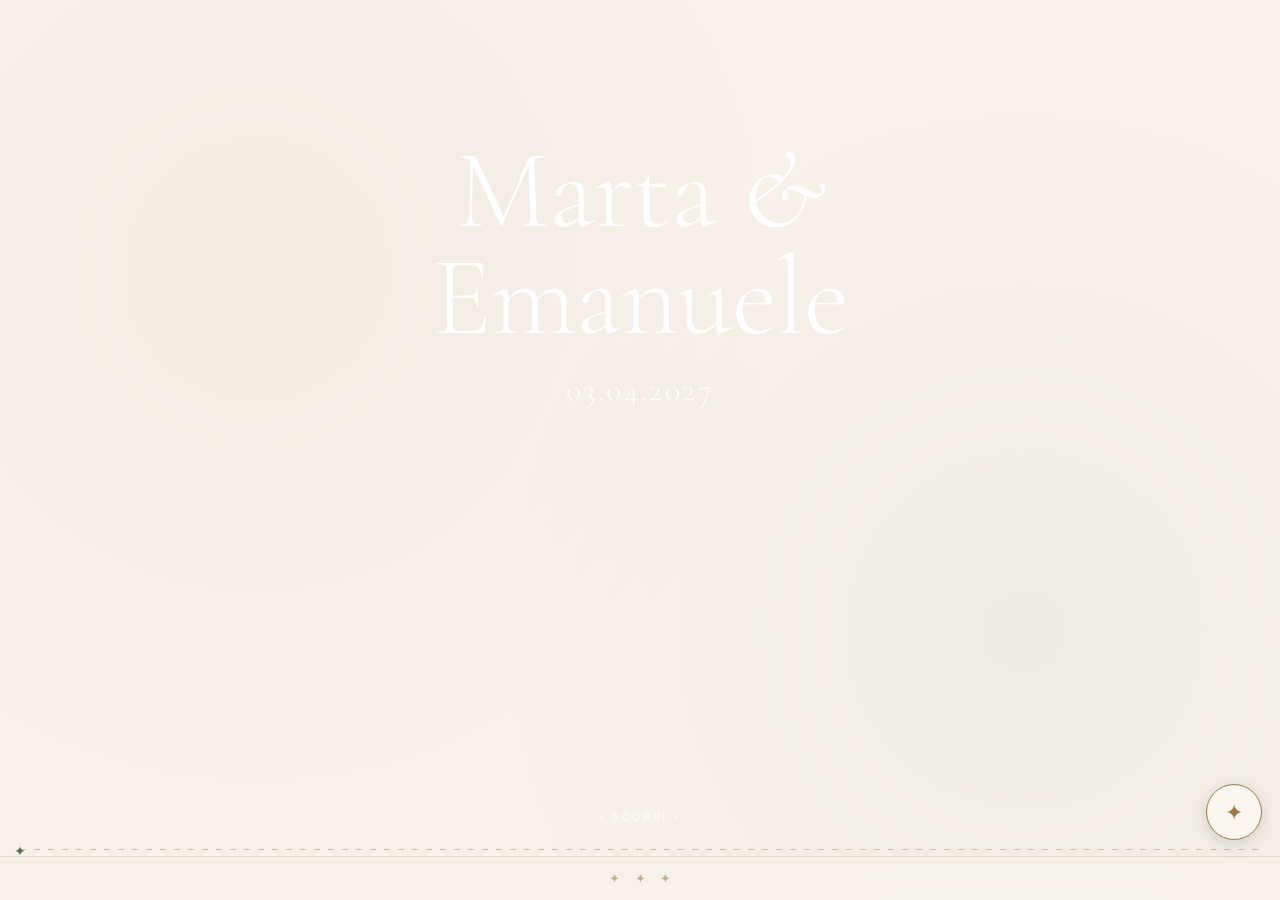
==== commit cfbfb392: "temp version" ====
--- a/index.html
+++ b/index.html
@@ -15,69 +15,50 @@
     <!-- 1 · HERO -->
     <section class="waypoint waypoint--hero" id="way-home">
       <div class="waypoint-inner center">
-        <div class="compass-stamp compass-stamp--large" aria-hidden="true">
-          <div class="compass-north">N</div>
-          <div class="compass-circle"></div>
-          <div class="compass-spoke"></div>
-        </div>
         <h1>Marta <span class="amp">&</span> Emanuele</h1>
         <p class="hero-date" id="heroDate"></p>
-        <div class="hero-divider" aria-hidden="true"></div>
-        <p class="hero-place" id="heroPlace"></p>
         <p class="hero-swipe-hint" id="heroSwipeHint"></p>
       </div>
     </section>
 
     <!-- 2 · DOVE E QUANDO -->
-    <section class="waypoint" id="way-when">
+    <section class="waypoint" id="way-ceremony">
       <div class="waypoint-inner">
         <div class="compass-stamp" aria-hidden="true"></div>
-        <p class="eyebrow" id="whenSub"></p>
-        <h2 id="whenTitle"></h2>
+        <p class="eyebrow" id="ceremonyTitle"></p>
         <div class="margin-notes">
-          <article class="margin-note">
-            <h3 id="churchLabel"></h3>
+          <article class="margin-note margin-note--plain">
             <p id="churchName" class="note-name"></p>
             <p class="note-time" id="churchTime"></p>
             <a href="#" id="churchMap" class="map-link" target="_blank" rel="noopener"></a>
           </article>
+        </div>
+        <div class="ceremony-practical">
+          <div class="ceremony-practical__item">
+            <span class="ceremony-practical__icon" role="img" aria-label="Parcheggio">🅿️</span>
+            <ol class="practical-list" id="parkingBody"></ol>
+          </div>
+          <div class="ceremony-practical__item">
+            <span class="ceremony-practical__icon ceremony-practical__icon--metro" role="img" aria-label="Metro">M</span>
+            <ul class="practical-list practical-list--plain" id="transportBody"></ul>
+          </div>
+        </div>
+      </div>
+    </section>
+
+    <!-- 3 · RAGGIUNGERCI -->
+    <section class="waypoint" id="way-reception">
+      <div class="waypoint-inner">
+        <div class="compass-stamp" aria-hidden="true"></div>
+        <p class="eyebrow" id="receptionSub"></p>
+        <h2 id="receptionTitle"></h2>
+        <div class="margin-notes">
           <article class="margin-note">
             <h3 id="venueLabel"></h3>
             <p id="venueName" class="note-name"></p>
             <a href="#" id="venueMap" class="map-link" target="_blank" rel="noopener"></a>
           </article>
         </div>
-      </div>
-    </section>
-
-    <!-- 3 · RAGGIUNGERCI -->
-    <section class="waypoint" id="way-travel">
-      <div class="waypoint-inner">
-        <div class="compass-stamp" aria-hidden="true"></div>
-        <p class="eyebrow" id="travelSub"></p>
-        <h2 id="travelTitle"></h2>
-
-        <div class="accordion" id="travelAccordion">
-          <details class="accordion-item">
-            <summary id="fromFiumicino"></summary>
-            <div class="accordion-body travel-options">
-              <div class="travel-option"><span class="opt-icon">🚆</span><span id="optTrainDirect"></span><span class="opt-duration" id="duration32"></span></div>
-              <div class="travel-option"><span class="opt-icon">🚌</span><span id="optBusDirect"></span><span class="opt-duration" id="duration50"></span></div>
-            </div>
-          </details>
-          <details class="accordion-item">
-            <summary id="fromMilan"></summary>
-            <div class="accordion-body travel-options">
-              <div class="travel-option"><span class="opt-icon">🚆</span><span id="optTav"></span><span class="opt-duration" id="duration3h"></span></div>
-              <div class="travel-option"><span class="opt-icon">🚘</span><span id="optCar"></span><span class="opt-duration" id="duration6h"></span></div>
-            </div>
-          </details>
-        </div>
-
-        <a id="trenordLink" class="map-link" href="#" target="_blank" rel="noopener"></a>
-
-        <h3 class="hotels-heading" id="hotelsTitle"></h3>
-        <div class="hotel-grid" id="hotelGrid"></div>
       </div>
     </section>
 
@@ -139,12 +120,8 @@
       </div>
     </section>
 
-    <!-- 7 · QUOTE -->
-    <section class="waypoint waypoint--quote" id="way-quote">
-      <div class="waypoint-inner center">
-        <p class="quote-text" id="quoteText"></p>
-      </div>
-    </section>
+    <!-- 7 · FINAL PHOTO -->
+    <section class="waypoint waypoint--closing" id="way-closing" aria-label="Foto finale"></section>
 
   </main>
 
@@ -155,13 +132,10 @@
 
   <div class="waypoint-menu" id="waypointMenu" hidden>
     <ul class="waypoint-list">
-      <li><button class="waypoint-link" data-target="way-home" id="navHome"></button></li>
-      <li><button class="waypoint-link" data-target="way-when" id="navWhen"></button></li>
-      <li><button class="waypoint-link" data-target="way-travel" id="navTravel"></button></li>
+      <li><button class="waypoint-link" data-target="way-ceremony" id="navCeremony"></button></li>
+      <li><button class="waypoint-link" data-target="way-reception" id="navReception"></button></li>
       <li><button class="waypoint-link" data-target="way-couple" id="navCouple"></button></li>
       <li><button class="waypoint-link" data-target="way-gift" id="navGift"></button></li>
-      <li><button class="waypoint-link" data-target="way-rsvp" id="navRsvp"></button></li>
-      <li><button class="waypoint-link" data-target="way-quote" id="navQuote"></button></li>
     </ul>
     <div class="lang-switch">
       <span class="lang-label" id="langLabel"></span>
@@ -196,4 +170,4 @@
   <script src="data.js"></script>
   <script src="app.js"></script>
 </body>
-</html>+</html>
--- a/styles.css
+++ b/styles.css
@@ -53,7 +53,6 @@
   overflow-x: scroll;
   overflow-y: hidden;
   scroll-snap-type: x mandatory;
-  scroll-behavior: smooth;
   scrollbar-width: none;
   -ms-overflow-style: none;
   padding-top: 1rem;
@@ -64,6 +63,7 @@
   width: 100vw;
   flex: 0 0 100vw;
   scroll-snap-align: start;
+  scroll-snap-stop: always;
   height: calc(100vh - var(--footer-h) - 1rem);
   overflow-y: auto;
   overflow-x: hidden;
@@ -95,7 +95,19 @@
    HERO
 ───────────────────────────────────────── */
 .waypoint--hero {
-  align-items: center;
+  --hero-content-offset: -10rem;
+  align-items: center;
+  background: url("assets/images/05.2026_valdirabbi_MandE-13.jpg") 75% center / cover no-repeat;
+}
+
+.waypoint--hero .waypoint-inner {
+  position: static;
+}
+
+.waypoint--hero h1,
+.waypoint--hero .hero-date {
+  position: relative;
+  top: var(--hero-content-offset);
 }
 
 .waypoint--hero h1 {
@@ -150,6 +162,32 @@
   margin-top: 2.2rem;
   animation: swipe-nudge 1.6s ease-in-out infinite;
   opacity: 0.7;
+}
+
+.waypoint--hero .hero-swipe-hint {
+  position: absolute;
+  bottom: 2rem;
+  right: 0;
+  left: 0;
+  width: auto;
+  margin-top: 0;
+  text-align: center;
+}
+
+.waypoint--hero h1,
+.waypoint--hero h1 .amp,
+.waypoint--hero .hero-date,
+.waypoint--hero .hero-place,
+.waypoint--hero .hero-swipe-hint {
+  color: #fff;
+}
+
+.waypoint--hero .hero-divider { background: #fff; }
+
+.waypoint--closing {
+  --closing-bg-x: 37%;
+  --closing-bg-y: center;
+  background: url("assets/images/05.2026_valdirabbi_MandE-28.jpg") var(--closing-bg-x) var(--closing-bg-y) / cover no-repeat;
 }
 
 .eyebrow {
@@ -447,6 +485,74 @@
 
 .accordion-body { padding: 0 0.2rem 0.8rem; }
 
+.practical-copy {
+  font-family: var(--font-sans);
+  font-size: 0.85rem;
+  font-weight: 300;
+  line-height: 1.5;
+  color: var(--ink);
+}
+
+.margin-note--plain {
+  border-left: 0;
+  padding-left: 0;
+}
+
+.practical-list {
+  padding-left: 1.4rem;
+  font-family: var(--font-sans);
+  font-size: 0.85rem;
+  font-weight: 300;
+  line-height: 1.5;
+  color: var(--ink);
+}
+
+.practical-list li + li { margin-top: 0.4rem; }
+
+.practical-list--plain {
+  padding-left: 0;
+  list-style: none;
+}
+
+.ceremony-practical {
+  display: flex;
+  flex-direction: column;
+  gap: 0.9rem;
+  margin-top: 1.6rem;
+}
+
+.ceremony-practical__item {
+  display: flex;
+  align-items: flex-start;
+  gap: 0.75rem;
+}
+
+.ceremony-practical__icon {
+  flex: 0 0 1.4rem;
+  margin-top: 0.1rem;
+  font-size: 1.1rem;
+}
+
+.ceremony-practical__icon--metro {
+  display: inline-flex;
+  align-items: center;
+  justify-content: center;
+  width: 1.15rem;
+  height: 1.15rem;
+  margin-top: 0.2rem;
+  border-radius: 50%;
+  background: #c4463b;
+  color: #fff;
+  font-family: var(--font-sans);
+  font-size: 0.7rem;
+  font-weight: 600;
+}
+
+.ceremony-practical .practical-list {
+  flex: 1;
+  margin: 0;
+}
+
 .travel-options { display: flex; flex-direction: column; gap: 0.35rem; }
 
 .travel-option {
@@ -886,26 +992,6 @@
   color: var(--gold);
   opacity: 0.55;
   user-select: none;
-}
-
-/* ─────────────────────────────────────────
-   QUOTE PAGE
-───────────────────────────────────────── */
-.waypoint--quote {
-  align-items: center;
-  justify-content: center;
-}
-
-.quote-text {
-  font-family: var(--font-serif);
-  font-size: clamp(1.6rem, 5vw, 2.6rem);
-  font-weight: 300;
-  font-style: italic;
-  line-height: 1.4;
-  color: var(--ink);
-  text-align: center;
-  max-width: 24ch;
-  margin: 0 auto;
 }
 
 /* ─────────────────────────────────────────
@@ -963,4 +1049,4 @@
     transition: none !important;
     scroll-behavior: auto !important;
   }
-}+}
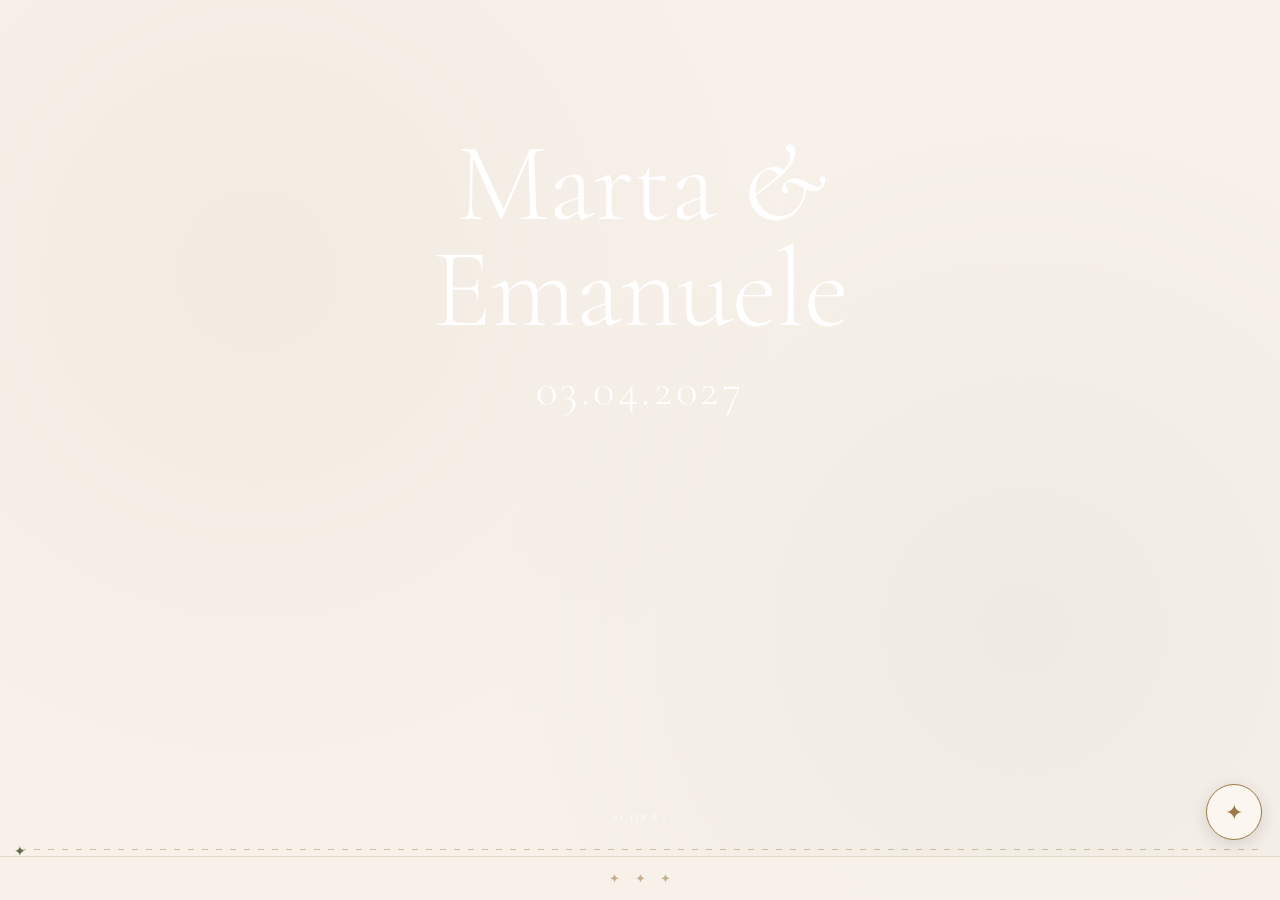
==== commit 3e07688d: "revised version sept 06" ====
--- a/index.html
+++ b/index.html
@@ -6,7 +6,7 @@
   <meta name="theme-color" content="#f7f1ea"/>
   <title>Marta & Emanuele · 03.04.2027</title>
   <link rel="stylesheet" href="styles.css"/>
-  <link href="https://fonts.googleapis.com/css2?family=Cormorant+Garamond:ital,wght@0,300;0,400;0,600;1,300;1,400&family=Inter:wght@300;400;600&family=Caveat:wght@400;600&display=swap" rel="stylesheet">
+  <link href="https://fonts.googleapis.com/css2?family=Cormorant+Garamond:ital,wght@0,300;0,400;0,600;1,300;1,400;1,600&display=swap" rel="stylesheet">
 </head>
 <body>
 
@@ -24,8 +24,7 @@
     <!-- 2 · DOVE E QUANDO -->
     <section class="waypoint" id="way-ceremony">
       <div class="waypoint-inner">
-        <div class="compass-stamp" aria-hidden="true"></div>
-        <p class="eyebrow" id="ceremonyTitle"></p>
+        <h2 class="page-title" id="ceremonyTitle"></h2>
         <div class="margin-notes">
           <article class="margin-note margin-note--plain">
             <p id="churchName" class="note-name"></p>
@@ -35,7 +34,6 @@
         </div>
         <div class="ceremony-practical">
           <div class="ceremony-practical__item">
-            <span class="ceremony-practical__icon" role="img" aria-label="Parcheggio">🅿️</span>
             <ol class="practical-list" id="parkingBody"></ol>
           </div>
           <div class="ceremony-practical__item">
@@ -49,12 +47,9 @@
     <!-- 3 · RAGGIUNGERCI -->
     <section class="waypoint" id="way-reception">
       <div class="waypoint-inner">
-        <div class="compass-stamp" aria-hidden="true"></div>
-        <p class="eyebrow" id="receptionSub"></p>
-        <h2 id="receptionTitle"></h2>
+        <h2 class="page-title" id="receptionTitle"></h2>
         <div class="margin-notes">
           <article class="margin-note">
-            <h3 id="venueLabel"></h3>
             <p id="venueName" class="note-name"></p>
             <a href="#" id="venueMap" class="map-link" target="_blank" rel="noopener"></a>
           </article>
@@ -65,28 +60,16 @@
     <!-- 4 · GLI SPOSI -->
     <section class="waypoint" id="way-couple">
       <div class="waypoint-inner">
-        <div class="compass-stamp" aria-hidden="true"></div>
-        <p class="eyebrow" id="coupleSub"></p>
-        <h2 id="coupleTitle"></h2>
+        <h2 class="page-title" id="coupleTitle"></h2>
         <p class="body-text" id="coupleBody"></p>
-        <div class="polaroid-row">
-          <figure class="polaroid polaroid--tilt-l">
-            <img src="assets/images/placeholder-photo-meet.svg" alt="" id="couplePhoto1Alt" loading="lazy"/>
-            <figcaption class="polaroid-caption" id="couplePhoto1Caption"></figcaption>
-          </figure>
-          <figure class="polaroid polaroid--tilt-r">
-            <img src="assets/images/placeholder-photo-proposal.svg" alt="" id="couplePhoto2Alt" loading="lazy"/>
-            <figcaption class="polaroid-caption" id="couplePhoto2Caption"></figcaption>
-          </figure>
-        </div>
+        <div class="couple-gallery" id="coupleGallery" aria-label="Galleria fotografica degli sposi"></div>
       </div>
     </section>
 
     <!-- 5 · LISTA NOZZE -->
     <section class="waypoint" id="way-gift">
       <div class="waypoint-inner">
-        <div class="compass-stamp" aria-hidden="true"></div>
-        <h2 id="giftTitle"></h2>
+        <h2 class="page-title" id="giftTitle"></h2>
         <p class="body-text" id="giftIntro"></p>
 
         <div class="gift-iban">
@@ -97,26 +80,16 @@
           </div>
         </div>
 
-        <div class="gift-carousel-wrap">
-          <button class="carousel-arrow carousel-arrow--prev" id="giftPrev" aria-label="Previous">&#8249;</button>
-          <button class="carousel-arrow carousel-arrow--next" id="giftNext" aria-label="Next">&#8250;</button>
-          <div id="giftList" class="gift-carousel"></div>
-          <div class="gift-carousel-overlay">
-            <span class="swipe-hint" id="swipeHint"></span>
-            <div class="gift-carousel-dots" id="giftDots"></div>
-          </div>
-        </div>
+        <div id="giftList" class="gift-grid"></div>
       </div>
     </section>
 
     <!-- 6 · RSVP -->
     <section class="waypoint waypoint--gathering" id="way-rsvp">
       <div class="waypoint-inner center">
-        <div class="compass-stamp" aria-hidden="true"></div>
-        <p class="eyebrow" id="rsvpSub"></p>
-        <h2 id="rsvpTitle"></h2>
+        <h2 class="page-title" id="rsvpTitle"></h2>
         <p class="body-text" id="rsvpBody"></p>
-        <a id="rsvpBtn" class="btn rsvp-btn" href="#" target="_blank" rel="noopener"></a>
+        <button id="rsvpBtn" class="btn rsvp-btn" type="button"></button>
       </div>
     </section>
 
@@ -132,10 +105,12 @@
 
   <div class="waypoint-menu" id="waypointMenu" hidden>
     <ul class="waypoint-list">
+      <li><button class="waypoint-link" data-target="way-home" id="navHome"></button></li>
       <li><button class="waypoint-link" data-target="way-ceremony" id="navCeremony"></button></li>
       <li><button class="waypoint-link" data-target="way-reception" id="navReception"></button></li>
       <li><button class="waypoint-link" data-target="way-couple" id="navCouple"></button></li>
       <li><button class="waypoint-link" data-target="way-gift" id="navGift"></button></li>
+      <li><button class="waypoint-link" data-target="way-rsvp" id="navRsvp"></button></li>
     </ul>
     <div class="lang-switch">
       <span class="lang-label" id="langLabel"></span>
@@ -167,6 +142,62 @@
     <button class="lightbox-close" id="lightboxClose" aria-label="Close">×</button>
   </div>
 
+  <dialog class="contribution-dialog" id="contributionDialog" aria-labelledby="contributionDialogTitle">
+    <form id="contributionForm" class="contribution-form">
+      <button class="dialog-close" type="button" id="contributionClose" aria-label="Chiudi">×</button>
+      <p class="eyebrow">Lista nozze</p>
+      <h2 id="contributionDialogTitle">Contribuisci</h2>
+      <p class="contribution-item" id="contributionItemName"></p>
+      <input type="hidden" id="contributionGiftId" name="giftId" />
+      <label>Il tuo nome<input id="contributionName" name="name" required autocomplete="name" maxlength="80" /></label>
+      <label>Importo (€)<input id="contributionAmount" name="amount" type="number" min="1" step="0.01" required inputmode="decimal" /></label>
+      <label>Un messaggio per gli sposi<textarea id="contributionMessage" name="message" maxlength="500" rows="4"></textarea></label>
+      <button class="btn contribution-submit" type="submit">Invia il contributo</button>
+      <p class="contribution-status" id="contributionStatus" role="status"></p>
+    </form>
+  </dialog>
+
+  <dialog class="contribution-dialog rsvp-dialog" id="rsvpDialog" aria-labelledby="rsvpDialogTitle">
+    <form id="rsvpForm" class="contribution-form rsvp-form">
+      <button class="dialog-close" type="button" id="rsvpClose" aria-label="Chiudi">×</button>
+      <p class="eyebrow">RSVP</p>
+      <h2 id="rsvpDialogTitle">Sarai dei nostri?</h2>
+      <label>Nome e cognome<input name="fullName" required autocomplete="name" maxlength="100" /></label>
+      <fieldset>
+        <legend>Sarai presente?</legend>
+        <label><input type="radio" name="attendance" value="Sì" required /> Sì</label>
+        <label><input type="radio" name="attendance" value="No" /> No</label>
+      </fieldset>
+      <label>Quanti bambini saranno con te?<input name="children" type="number" min="0" step="1" value="0" inputmode="numeric" /></label>
+      <label>Da dove arrivi?
+        <select name="origin" id="rsvpOrigin" required>
+          <option value="" selected disabled>Scegli un’opzione</option>
+          <option>Roma</option><option>Milano</option><option>Parigi</option><option>Altro</option>
+        </select>
+      </label>
+      <div id="rsvpTransportGroup" hidden>
+        <label>Come arrivi?
+          <select name="transport" id="rsvpTransport">
+            <option value="" selected>Scegli un’opzione</option>
+            <option>Macchina</option><option>Treno</option><option>Aereo</option>
+          </select>
+        </label>
+      </div>
+      <div id="rsvpTransferGroup" hidden>
+        <fieldset>
+          <legend>Stiamo considerando l’ipotesi di noleggiare un autobus per lo spostamento dalla cerimonia alla festa. Saresti interessato o stavi già considerando di noleggiare una macchina?</legend>
+          <label><input type="radio" name="transfer" value="Bus" /> Bus</label>
+          <label><input type="radio" name="transfer" value="Noleggiare una macchina" /> Noleggiare una macchina</label>
+        </fieldset>
+      </div>
+      <label>Allergie o intolleranze<textarea name="allergies" rows="3" maxlength="500"></textarea></label>
+      <label>Una canzone per ballare<textarea name="song" rows="2" maxlength="200"></textarea></label>
+      <label>Un messaggio per gli sposi<textarea name="message" rows="4" maxlength="500"></textarea></label>
+      <button class="btn contribution-submit" type="submit">Invia la risposta</button>
+      <p class="contribution-status" id="rsvpStatus" role="status"></p>
+    </form>
+  </dialog>
+
   <script src="data.js"></script>
   <script src="app.js"></script>
 </body>
--- a/styles.css
+++ b/styles.css
@@ -19,8 +19,8 @@
   --p:  clamp(0.9rem, 1.4vw, 1.05rem);
 
   --font-serif: 'Cormorant Garamond', Georgia, serif;
-  --font-sans:  'Inter', system-ui, sans-serif;
-  --font-hand:  'Caveat', cursive;
+  --font-sans:  'Cormorant Garamond', Georgia, serif;
+  --font-hand:  'Cormorant Garamond', Georgia, serif;
 
   --header-h: 0px;   /* no fixed header */
   --footer-h: 44px;
@@ -127,7 +127,7 @@
 
 .hero-date {
   font-family: var(--font-serif);
-  font-size: clamp(1.4rem, 4vw, 2rem);
+  font-size: clamp(1.9rem, 5vw, 2.8rem);
   font-weight: 300;
   letter-spacing: 0.08em;
   color: var(--ink);
@@ -345,6 +345,215 @@
   max-width: 48ch;
 }
 
+/* Content pages share the hero's typographic anchor. */
+.waypoint:not(.waypoint--hero):not(.waypoint--closing) {
+  align-items: flex-start;
+  color: #000;
+  padding-top: 0;
+}
+
+.waypoint:not(.waypoint--hero):not(.waypoint--closing) .waypoint-inner {
+  /* The content begins below a title that is anchored at the hero height. */
+  padding-top: calc(50vh - 5rem);
+}
+
+.page-title {
+  position: absolute;
+  top: calc(50vh - 10rem);
+  right: 0;
+  left: 0;
+  color: var(--gold);
+  font-size: var(--h1);
+  font-weight: 300;
+  line-height: 0.95;
+  text-align: center;
+  margin: 0;
+}
+
+.waypoint:not(.waypoint--hero) .body-text,
+.waypoint:not(.waypoint--hero) .note-time,
+.waypoint:not(.waypoint--hero) .practical-list,
+.waypoint:not(.waypoint--hero) .note-name,
+.waypoint:not(.waypoint--hero) .practical-copy,
+.waypoint:not(.waypoint--hero) .travel-option,
+.waypoint:not(.waypoint--hero) .gift-iban-value,
+.waypoint:not(.waypoint--hero) .gift-iban-bic {
+  color: #000;
+}
+
+.waypoint:not(.waypoint--hero) .map-link {
+  color: #000;
+  border-color: #000;
+}
+
+#way-couple .waypoint-inner,
+#way-gift .waypoint-inner {
+  max-width: 1020px;
+}
+
+#way-gift .body-text {
+  margin-right: auto;
+  margin-left: auto;
+  text-align: center;
+}
+
+.couple-gallery,
+.gift-grid {
+  display: grid;
+  grid-template-columns: repeat(3, minmax(0, 1fr));
+  gap: 1rem;
+  padding-bottom: 2rem;
+}
+
+.couple-gallery__item {
+  aspect-ratio: 1;
+  overflow: hidden;
+  background: var(--soft);
+  cursor: zoom-in;
+}
+
+.couple-gallery__item img {
+  width: 100%;
+  height: 100%;
+  object-fit: cover;
+  transition: transform 0.25s ease;
+}
+
+.couple-gallery__item:hover img { transform: scale(1.04); }
+
+.gift-card {
+  display: flex;
+  flex-direction: column;
+  min-width: 0;
+  overflow: hidden;
+  background: var(--paper);
+  border: 1px solid var(--line);
+  padding: clamp(0.35rem, 1.2vw, 0.75rem);
+  box-shadow: 0 3px 12px rgba(43, 43, 43, 0.08);
+}
+
+.gift-card__photo {
+  aspect-ratio: 1;
+  background: var(--soft) center / cover no-repeat;
+  margin-bottom: 0.8rem;
+}
+
+.gift-card__name {
+  color: var(--gold);
+  font-size: clamp(0.7rem, 1.8vw, 1.2rem);
+  font-weight: 600;
+  line-height: 1.05;
+  overflow-wrap: anywhere;
+  min-height: 0;
+}
+
+.gift-card__price,
+.gift-card__progress-label {
+  color: #000;
+  font-size: clamp(0.62rem, 1.35vw, 0.9rem);
+  line-height: 1.3;
+  overflow-wrap: anywhere;
+}
+
+.gift-card__price { margin-top: 0.35rem; }
+
+.gift-card__progress {
+  width: 100%;
+  height: 7px;
+  margin: 0.5rem 0 0.25rem;
+  appearance: none;
+  border: 0;
+  background: var(--soft);
+}
+
+.gift-card__progress::-webkit-progress-bar { background: var(--soft); }
+.gift-card__progress::-webkit-progress-value { background: var(--gold); }
+.gift-card__progress::-moz-progress-bar { background: var(--gold); }
+
+.gift-card .btn {
+  width: 100%;
+  margin-top: auto;
+  min-height: 0;
+  padding: 0.55rem 0.2rem;
+  color: #000;
+  font-size: clamp(0.62rem, 1.3vw, 0.82rem);
+  letter-spacing: 0.06em;
+  line-height: 1.1;
+  white-space: normal;
+  overflow-wrap: anywhere;
+}
+
+.gift-card .btn:hover { background: #000; color: var(--cream); }
+
+.contribution-dialog {
+  position: fixed;
+  inset: 0;
+  width: min(92vw, 460px);
+  max-height: min(90vh, 720px);
+  margin: auto;
+  border: 1px solid var(--line);
+  background: var(--paper);
+  color: #000;
+  padding: 0;
+  box-shadow: 0 16px 48px rgba(0,0,0,0.2);
+  overflow-y: auto;
+}
+
+.contribution-dialog::backdrop { background: rgba(0, 0, 0, 0.5); }
+
+.contribution-form { padding: 2rem; position: relative; }
+.contribution-form h2 { color: var(--gold); font-size: var(--h2); }
+.contribution-item { margin: -0.35rem 0 1.25rem; font-style: italic; }
+
+.contribution-form label {
+  display: block;
+  margin-top: 0.9rem;
+  color: #000;
+  font-size: 1rem;
+  font-weight: 600;
+}
+
+.contribution-form input,
+.contribution-form textarea,
+.contribution-form select {
+  display: block;
+  width: 100%;
+  margin-top: 0.3rem;
+  padding: 0.65rem;
+  border: 1px solid rgba(0,0,0,0.35);
+  border-radius: 0;
+  background: #fff;
+  color: #000;
+  font: inherit;
+  font-weight: 400;
+}
+
+.contribution-submit { color: #000; margin-top: 1.3rem; width: 100%; }
+.contribution-submit:hover { background: #000; color: var(--cream); }
+.contribution-status { min-height: 1.4em; margin-top: 0.7rem; font-size: 0.95rem; }
+
+.dialog-close {
+  position: absolute;
+  top: 0.65rem;
+  right: 0.65rem;
+  border: 0;
+  background: transparent;
+  color: #000;
+  font: inherit;
+  font-size: 2rem;
+  line-height: 1;
+}
+
+.rsvp-form fieldset {
+  margin-top: 0.9rem;
+  border: 0;
+  color: #000;
+}
+
+.rsvp-form legend { font-size: 1rem; font-weight: 600; }
+.rsvp-form fieldset label { display: inline-flex; align-items: center; gap: 0.3rem; margin: 0.45rem 1rem 0 0; font-weight: 400; }
+.rsvp-form fieldset input { display: inline-block; width: auto; margin: 0; }
+
 /* ─────────────────────────────────────────
    POLAROIDS
 ───────────────────────────────────────── */
@@ -498,6 +707,11 @@
   padding-left: 0;
 }
 
+#way-reception .margin-note {
+  border-left: 0;
+  padding-left: 0;
+}
+
 .practical-list {
   padding-left: 1.4rem;
   font-family: var(--font-sans);
@@ -508,6 +722,23 @@
 }
 
 .practical-list li + li { margin-top: 0.4rem; }
+
+#parkingBody {
+  padding-left: 0;
+  list-style: none;
+}
+
+#parkingBody li {
+  display: flex;
+  align-items: flex-start;
+  gap: 0.6rem;
+}
+
+#parkingBody li::before {
+  content: '🅿️';
+  flex: 0 0 1.35rem;
+  line-height: 1.35;
+}
 
 .practical-list--plain {
   padding-left: 0;
@@ -540,17 +771,18 @@
   width: 1.15rem;
   height: 1.15rem;
   margin-top: 0.2rem;
-  border-radius: 50%;
-  background: #c4463b;
+  border-radius: 2px;
+  background: #d21f3c;
   color: #fff;
-  font-family: var(--font-sans);
-  font-size: 0.7rem;
-  font-weight: 600;
+  font-family: Arial, sans-serif;
+  font-size: 0.78rem;
+  font-weight: 700;
 }
 
 .ceremony-practical .practical-list {
   flex: 1;
   margin: 0;
+  font-size: clamp(1rem, 2.2vw, 1.15rem);
 }
 
 .travel-options { display: flex; flex-direction: column; gap: 0.35rem; }
@@ -713,7 +945,7 @@
 
 .gift-card__icon { font-size: 1.5rem; }
 
-.gift-card__name {
+.gift-slide .gift-card__name {
   font-family: var(--font-serif);
   font-size: clamp(0.9rem, 1.4vw, 1.1rem);
   font-weight: 400;
@@ -722,7 +954,7 @@
   line-height: 1.2;
 }
 
-.gift-card__price {
+.gift-slide .gift-card__price {
   font-family: var(--font-sans);
   font-size: 0.78rem;
   font-weight: 600;
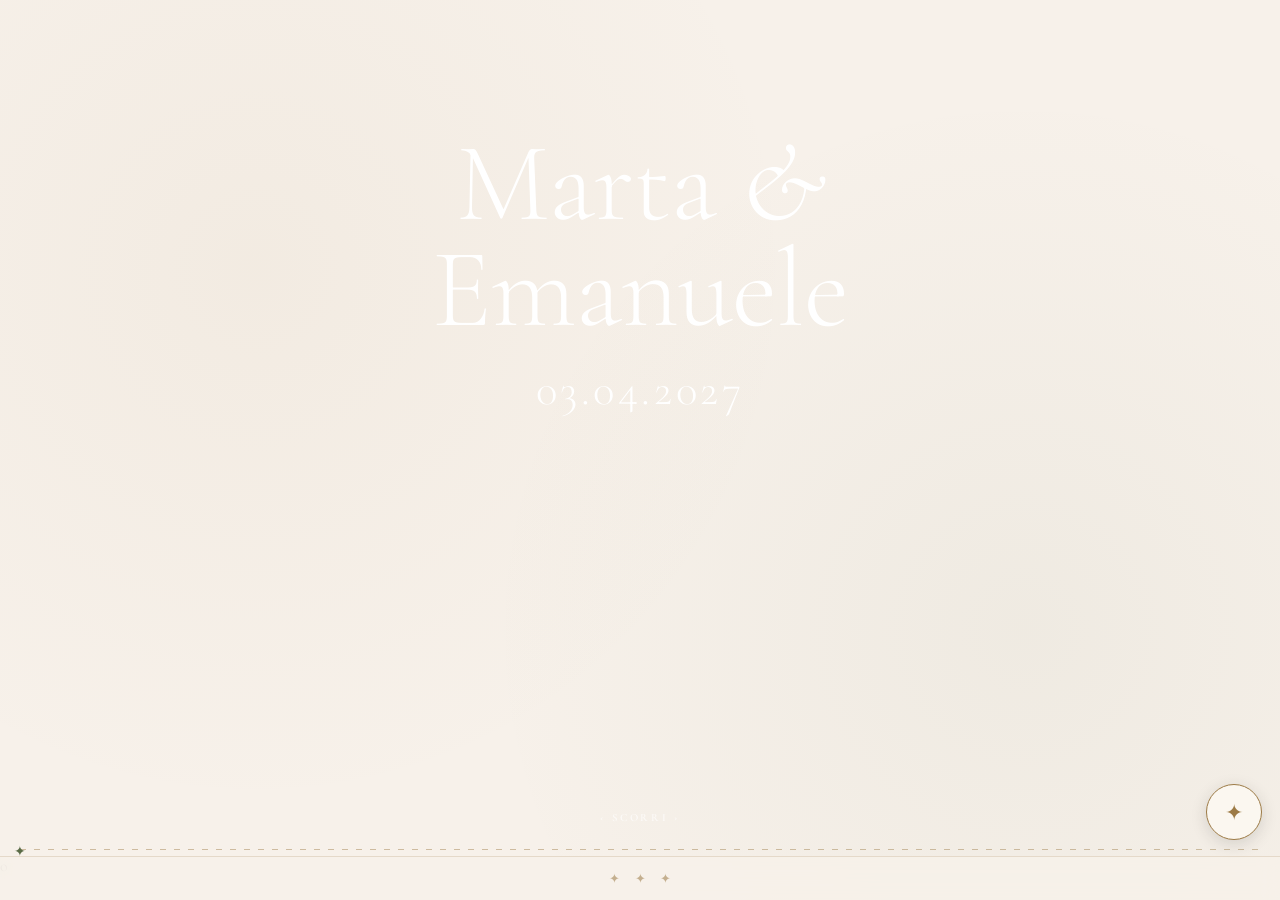
==== commit d4b27818: "minor fixes" ====
--- a/index.html
+++ b/index.html
@@ -141,7 +141,7 @@
     <img src="" alt="" id="lightboxImg"/>
     <button class="lightbox-close" id="lightboxClose" aria-label="Close">×</button>
   </div>
-
+o
   <dialog class="contribution-dialog" id="contributionDialog" aria-labelledby="contributionDialogTitle">
     <form id="contributionForm" class="contribution-form">
       <button class="dialog-close" type="button" id="contributionClose" aria-label="Chiudi">×</button>
--- a/styles.css
+++ b/styles.css
@@ -347,6 +347,8 @@
 
 /* Content pages share the hero's typographic anchor. */
 .waypoint:not(.waypoint--hero):not(.waypoint--closing) {
+  --page-vertical-lift: 6rem;
+  --page-title-top: calc(50vh - 10rem - var(--page-vertical-lift));
   align-items: flex-start;
   color: #000;
   padding-top: 0;
@@ -354,12 +356,12 @@
 
 .waypoint:not(.waypoint--hero):not(.waypoint--closing) .waypoint-inner {
   /* The content begins below a title that is anchored at the hero height. */
-  padding-top: calc(50vh - 5rem);
+  padding-top: calc(var(--page-title-top) + var(--h1) + 2rem);
 }
 
 .page-title {
   position: absolute;
-  top: calc(50vh - 10rem);
+  top: var(--page-title-top);
   right: 0;
   left: 0;
   color: var(--gold);
@@ -395,6 +397,11 @@
   margin-right: auto;
   margin-left: auto;
   text-align: center;
+}
+
+@media (min-width: 700px) {
+  #way-rsvp .waypoint-inner { max-width: 1000px; }
+  #way-rsvp .page-title { white-space: nowrap; }
 }
 
 .couple-gallery,
@@ -611,7 +618,9 @@
 .margin-notes {
   display: flex;
   flex-direction: column;
+  align-items: center;
   gap: 1rem;
+  text-align: center;
 }
 
 .margin-note {
@@ -631,8 +640,8 @@
 }
 
 .note-time {
-  font-family: var(--font-sans);
-  font-size: 0.85rem;
+  font-family: var(--font-serif);
+  font-size: clamp(1.2rem, 3vw, 1.6rem);
   font-weight: 400;
   color: var(--ink-lt);
   margin-top: 0.15rem;
@@ -908,88 +917,6 @@
   text-transform: uppercase;
 }
 
-.gift-carousel-wrap {
-  position: relative;
-  display: flex;
-  flex-direction: column;
-  gap: 0.6rem;
-  margin-top: 0.4rem;
-}
-
-.gift-carousel {
-  display: flex;
-  overflow-x: scroll;
-  scroll-snap-type: x mandatory;
-  scrollbar-width: none;
-  -ms-overflow-style: none;
-  gap: 0;
-  border: 1px solid var(--line);
-  background: var(--paper);
-}
-.gift-carousel::-webkit-scrollbar { display: none; }
-
-.gift-slide {
-  flex: 0 0 100%;
-  scroll-snap-align: start;
-  display: grid;
-  grid-template-rows: auto 240px;
-}
-
-.gift-slide__card {
-  display: flex;
-  align-items: center;
-  gap: 0.6rem;
-  padding: 0.6rem 0.8rem;
-  border-bottom: 1px solid var(--line);
-}
-
-.gift-card__icon { font-size: 1.5rem; }
-
-.gift-slide .gift-card__name {
-  font-family: var(--font-serif);
-  font-size: clamp(0.9rem, 1.4vw, 1.1rem);
-  font-weight: 400;
-  color: var(--ink);
-  flex: 1;
-  line-height: 1.2;
-}
-
-.gift-slide .gift-card__price {
-  font-family: var(--font-sans);
-  font-size: 0.78rem;
-  font-weight: 600;
-  letter-spacing: 0.14em;
-  color: var(--gold);
-  white-space: nowrap;
-}
-
-.gift-slide__photo {
-  background-size: cover;
-  background-position: center;
-  position: relative;
-}
-
-.gift-carousel-overlay {
-  display: flex;
-  flex-direction: column;
-  align-items: center;
-  gap: 0.4rem;
-  pointer-events: none;
-}
-
-.swipe-hint {
-  font-family: var(--font-sans);
-  font-size: 0.68rem;
-  font-weight: 600;
-  letter-spacing: 0.24em;
-  text-transform: uppercase;
-  color: var(--gold);
-  animation: swipe-nudge 1.6s ease-in-out infinite;
-  transition: opacity 0.4s;
-}
-
-.swipe-hint.hidden { opacity: 0; animation: none; }
-
 @keyframes swipe-nudge {
   0%   { transform: translateX(0); opacity: 0.6; }
   40%  { transform: translateX(8px); opacity: 1; }
@@ -997,47 +924,6 @@
   100% { transform: translateX(0); opacity: 0.6; }
 }
 
-.gift-carousel-dots {
-  display: flex;
-  justify-content: center;
-  gap: 6px;
-  pointer-events: all;
-}
-
-.gift-dot {
-  width: 8px;
-  height: 8px;
-  border-radius: 50%;
-  background: rgba(156,122,69,0.25);
-  border: 1px solid var(--gold);
-  transition: background 0.2s, transform 0.2s;
-}
-
-.gift-dot.active {
-  background: var(--gold);
-  transform: scale(1.3);
-}
-
-.carousel-arrow {
-  position: absolute;
-  top: 45%;
-  transform: translateY(-50%);
-  z-index: 10;
-  width: 40px;
-  height: 40px;
-  border-radius: 50%;
-  border: none;
-  background: rgba(255,255,255,0.4);
-  font-size: 26px;
-  color: var(--gold);
-  opacity: 0;
-  transition: opacity 0.3s;
-}
-
-.gift-carousel-wrap:hover .carousel-arrow { opacity: 1; }
-
-.carousel-arrow--prev { left: 6px; }
-.carousel-arrow--next { right: 6px; }
 
 /* ─────────────────────────────────────────
    FLOATING COMPASS FAB + MENU
@@ -1269,7 +1155,6 @@
   .polaroid-row { gap: 1rem; }
   .polaroid { width: 155px; }
   .polaroid img { height: 140px; }
-  .gift-slide { grid-template-rows: auto 180px; }
   .compass-fab { right: 12px; bottom: calc(var(--footer-h) + 12px); }
   .waypoint-menu { right: 12px; }
   .road-footer { padding: 0 12px; }
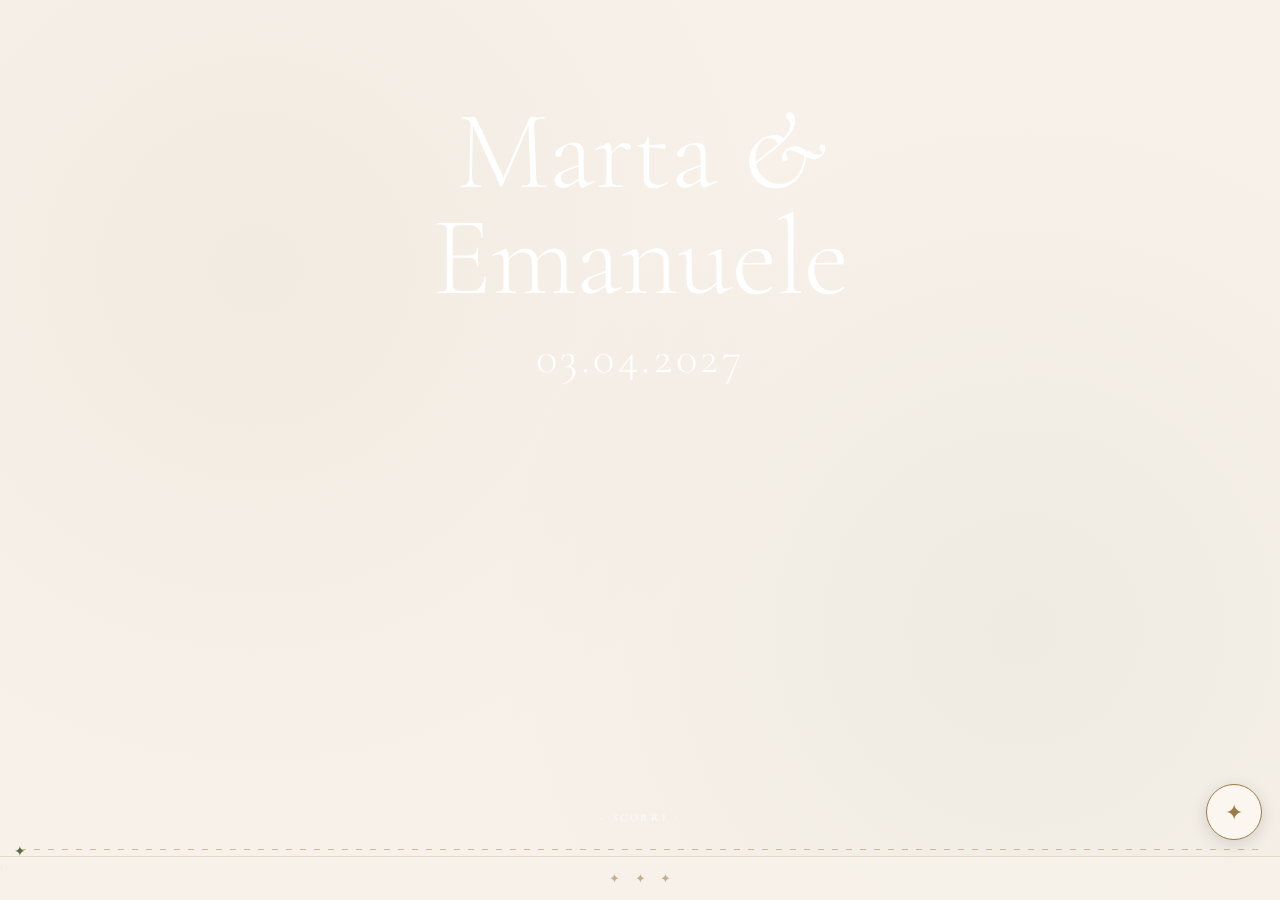
==== commit bcce3334: "final modification" ====
--- a/index.html
+++ b/index.html
@@ -74,9 +74,9 @@
 
         <div class="gift-iban">
           <div class="gift-iban-card">
-            <div class="gift-iban-title">Marta & Emanuele</div>
-            <div class="gift-iban-value">IT00 0000 0000 0000 0000 0000 000</div>
-            <div class="gift-iban-bic">BIC : PLACEHOLDERXXX</div>
+            <div class="gift-iban-title">Marta Bevilacqua & Emanuele Albertinale</div>
+            <div class="gift-iban-value">FR76 2823 3000 0192 9472 4055 302</div>
+            <div class="gift-iban-bic">BIC : REVOFRP2</div>
           </div>
         </div>
 
@@ -151,10 +151,18 @@
       <input type="hidden" id="contributionGiftId" name="giftId" />
       <label>Il tuo nome<input id="contributionName" name="name" required autocomplete="name" maxlength="80" /></label>
       <label>Importo (€)<input id="contributionAmount" name="amount" type="number" min="1" step="0.01" required inputmode="decimal" /></label>
+      <div class="contribution-bank-details">
+        <p>Per finalizzare il regalo effettua un bonifico dell’ammontare scelto al seguente IBAN:</p>
+        <p><strong>Marta Bevilacqua &amp; Emanuele Albertinale</strong><br><span>FR76 2823 3000 0192 9472 4055 302</span></p>
+      </div>
       <label>Un messaggio per gli sposi<textarea id="contributionMessage" name="message" maxlength="500" rows="4"></textarea></label>
       <button class="btn contribution-submit" type="submit">Invia il contributo</button>
       <p class="contribution-status" id="contributionStatus" role="status"></p>
     </form>
+  </dialog>
+
+  <dialog class="contribution-dialog gift-detail-dialog" id="giftDetailDialog" aria-labelledby="giftDetailTitle">
+    <div class="contribution-form" id="giftDetailContent"></div>
   </dialog>
 
   <dialog class="contribution-dialog rsvp-dialog" id="rsvpDialog" aria-labelledby="rsvpDialogTitle">
--- a/styles.css
+++ b/styles.css
@@ -95,7 +95,7 @@
    HERO
 ───────────────────────────────────────── */
 .waypoint--hero {
-  --hero-content-offset: -10rem;
+  --hero-content-offset: -12rem;
   align-items: center;
   background: url("assets/images/05.2026_valdirabbi_MandE-13.jpg") 75% center / cover no-repeat;
 }
@@ -348,7 +348,7 @@
 /* Content pages share the hero's typographic anchor. */
 .waypoint:not(.waypoint--hero):not(.waypoint--closing) {
   --page-vertical-lift: 6rem;
-  --page-title-top: calc(50vh - 10rem - var(--page-vertical-lift));
+  --page-title-top: calc(50vh - 12rem - var(--page-vertical-lift));
   align-items: flex-start;
   color: #000;
   padding-top: 0;
@@ -396,6 +396,7 @@
 #way-gift .body-text {
   margin-right: auto;
   margin-left: auto;
+  max-width: 62ch;
   text-align: center;
 }
 
@@ -407,7 +408,7 @@
 .couple-gallery,
 .gift-grid {
   display: grid;
-  grid-template-columns: repeat(3, minmax(0, 1fr));
+  grid-template-columns: repeat(2, minmax(0, 1fr));
   gap: 1rem;
   padding-bottom: 2rem;
 }
@@ -437,6 +438,16 @@
   border: 1px solid var(--line);
   padding: clamp(0.35rem, 1.2vw, 0.75rem);
   box-shadow: 0 3px 12px rgba(43, 43, 43, 0.08);
+  cursor: pointer;
+  transition: transform 0.2s ease, box-shadow 0.2s ease;
+}
+
+.gift-card:hover,
+.gift-card:focus-visible {
+  transform: translateY(-3px);
+  box-shadow: 0 8px 20px rgba(43, 43, 43, 0.16);
+  outline: 2px solid var(--gold);
+  outline-offset: 3px;
 }
 
 .gift-card__photo {
@@ -535,6 +546,28 @@
   font-weight: 400;
 }
 
+.contribution-bank-details {
+  margin-top: 1rem;
+  padding: 0.9rem;
+  border-left: 3px solid var(--gold);
+  background: var(--soft);
+  color: #000;
+  font-size: 0.92rem;
+  line-height: 1.45;
+}
+
+.contribution-bank-details p { margin: 0; }
+.contribution-bank-details p + p { margin-top: 0.7rem; }
+.contribution-bank-details span { font-family: 'Courier New', monospace; font-size: 0.88rem; }
+
+.gift-detail-dialog { width: min(92vw, 680px); }
+.gift-detail__photo {
+  aspect-ratio: 16 / 9;
+  margin: -0.4rem -0.4rem 1.5rem;
+  background: var(--soft) center / cover no-repeat;
+}
+.gift-detail__price { margin: 0.5rem 0; color: #000; font-size: 1.05rem; }
+
 .contribution-submit { color: #000; margin-top: 1.3rem; width: 100%; }
 .contribution-submit:hover { background: #000; color: var(--cream); }
 .contribution-status { min-height: 1.4em; margin-top: 0.7rem; font-size: 0.95rem; }
@@ -871,7 +904,7 @@
 /* ─────────────────────────────────────────
    GIFTS — carousel
 ───────────────────────────────────────── */
-#way-gift .waypoint-inner { max-width: 640px; }
+#way-gift .waypoint-inner { max-width: 920px; }
 
 .gift-iban {
   display: flex;
